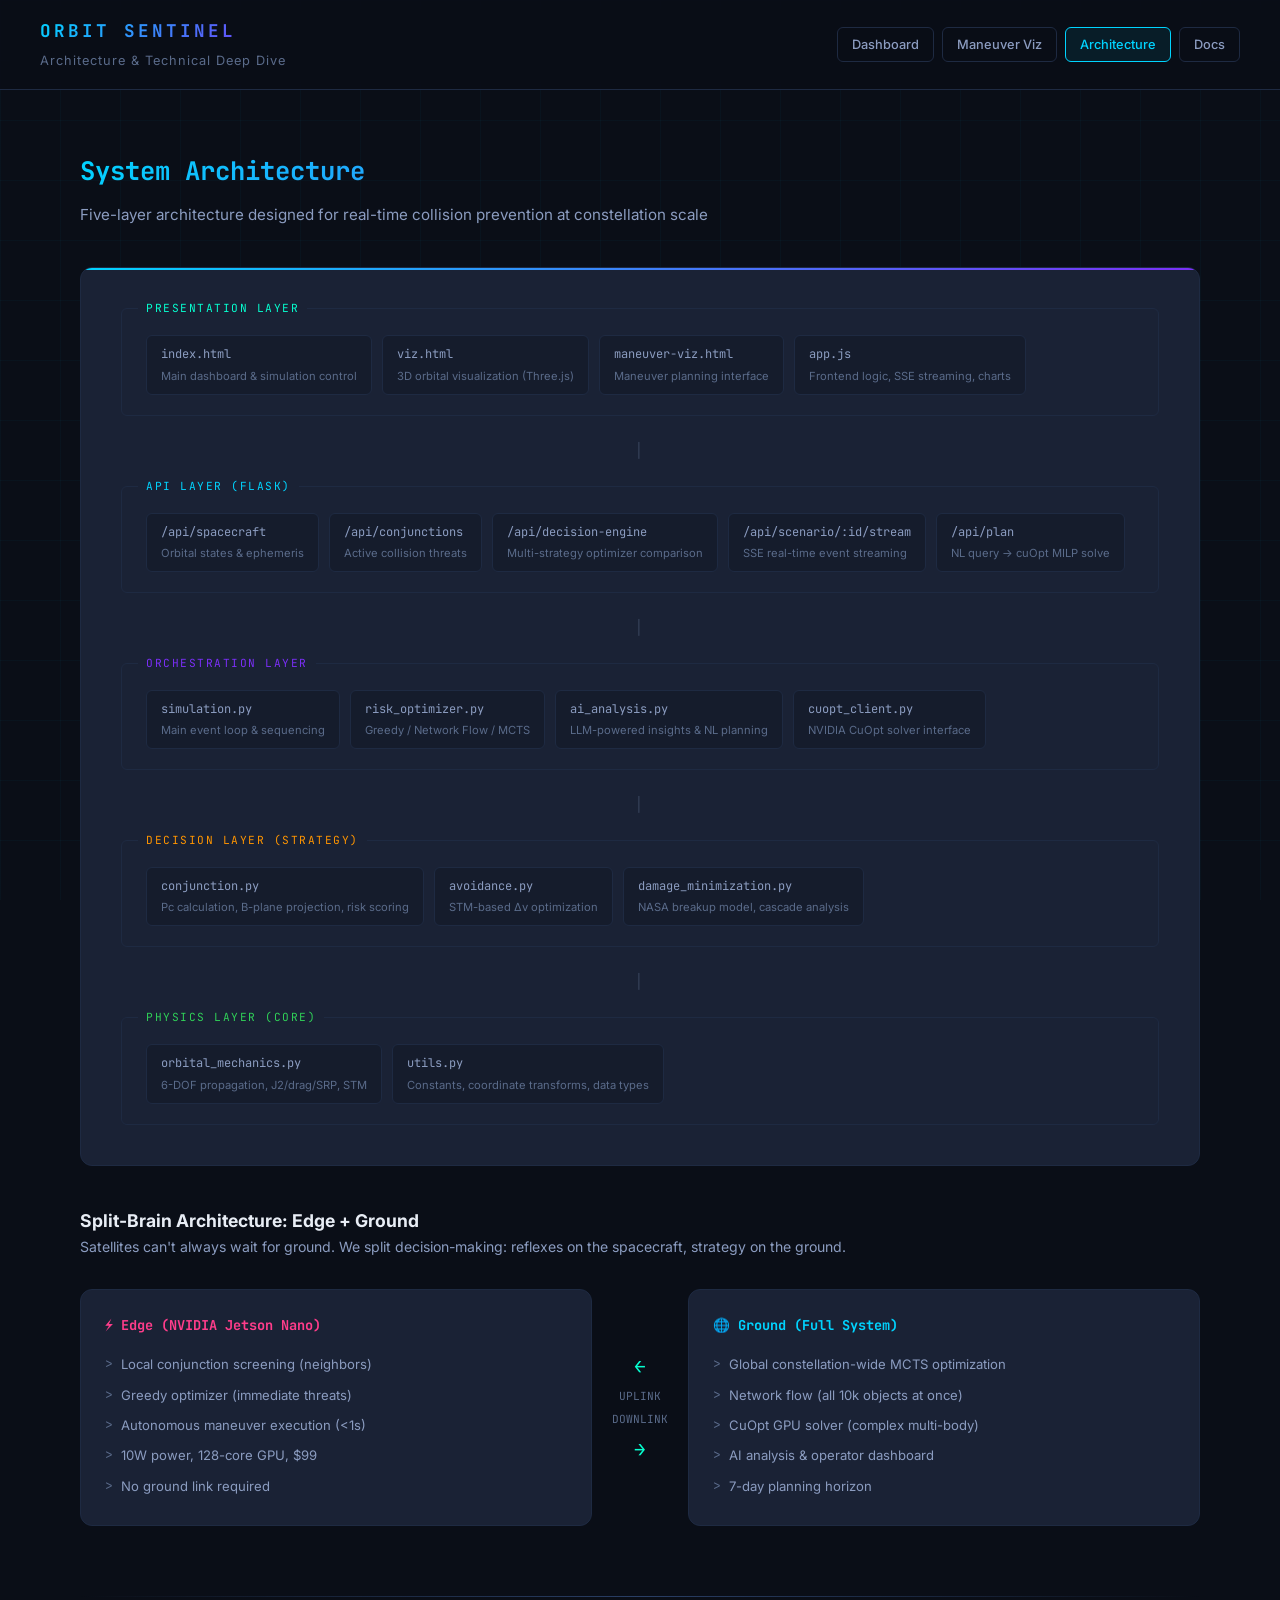
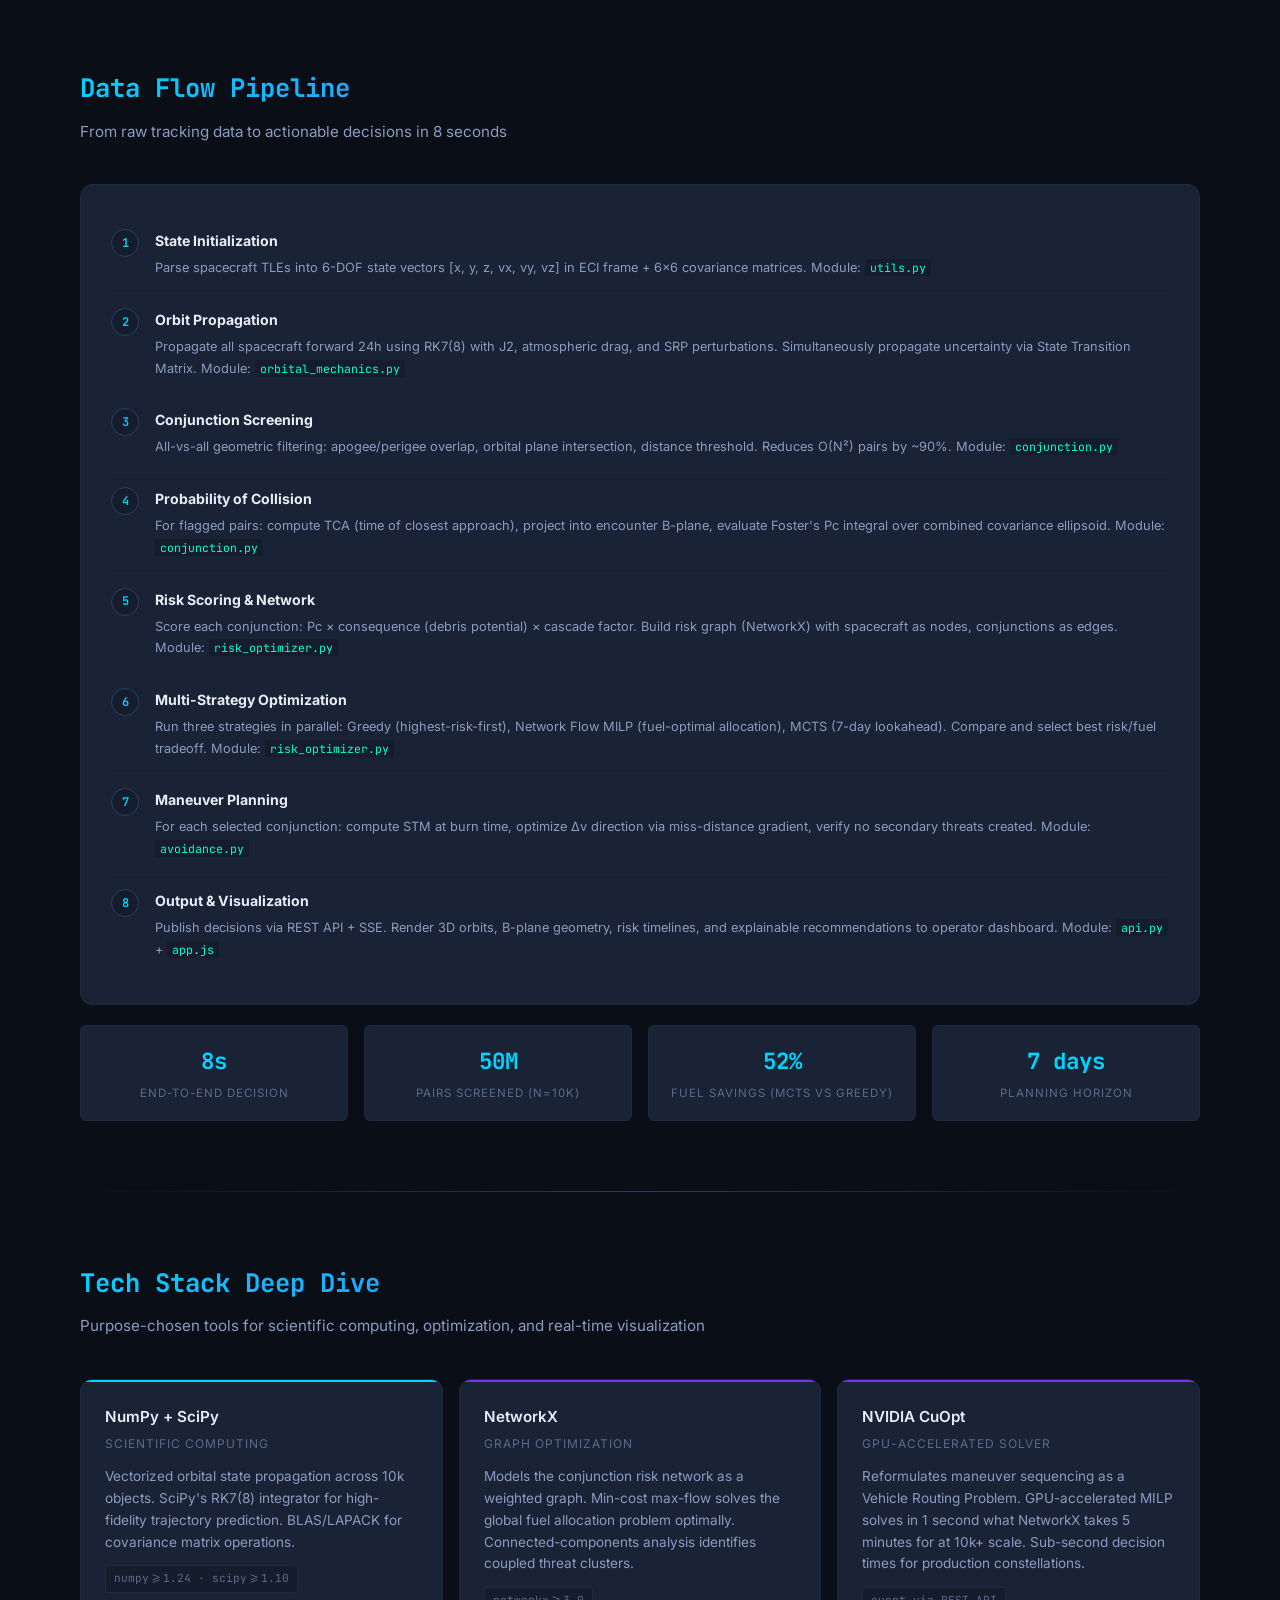
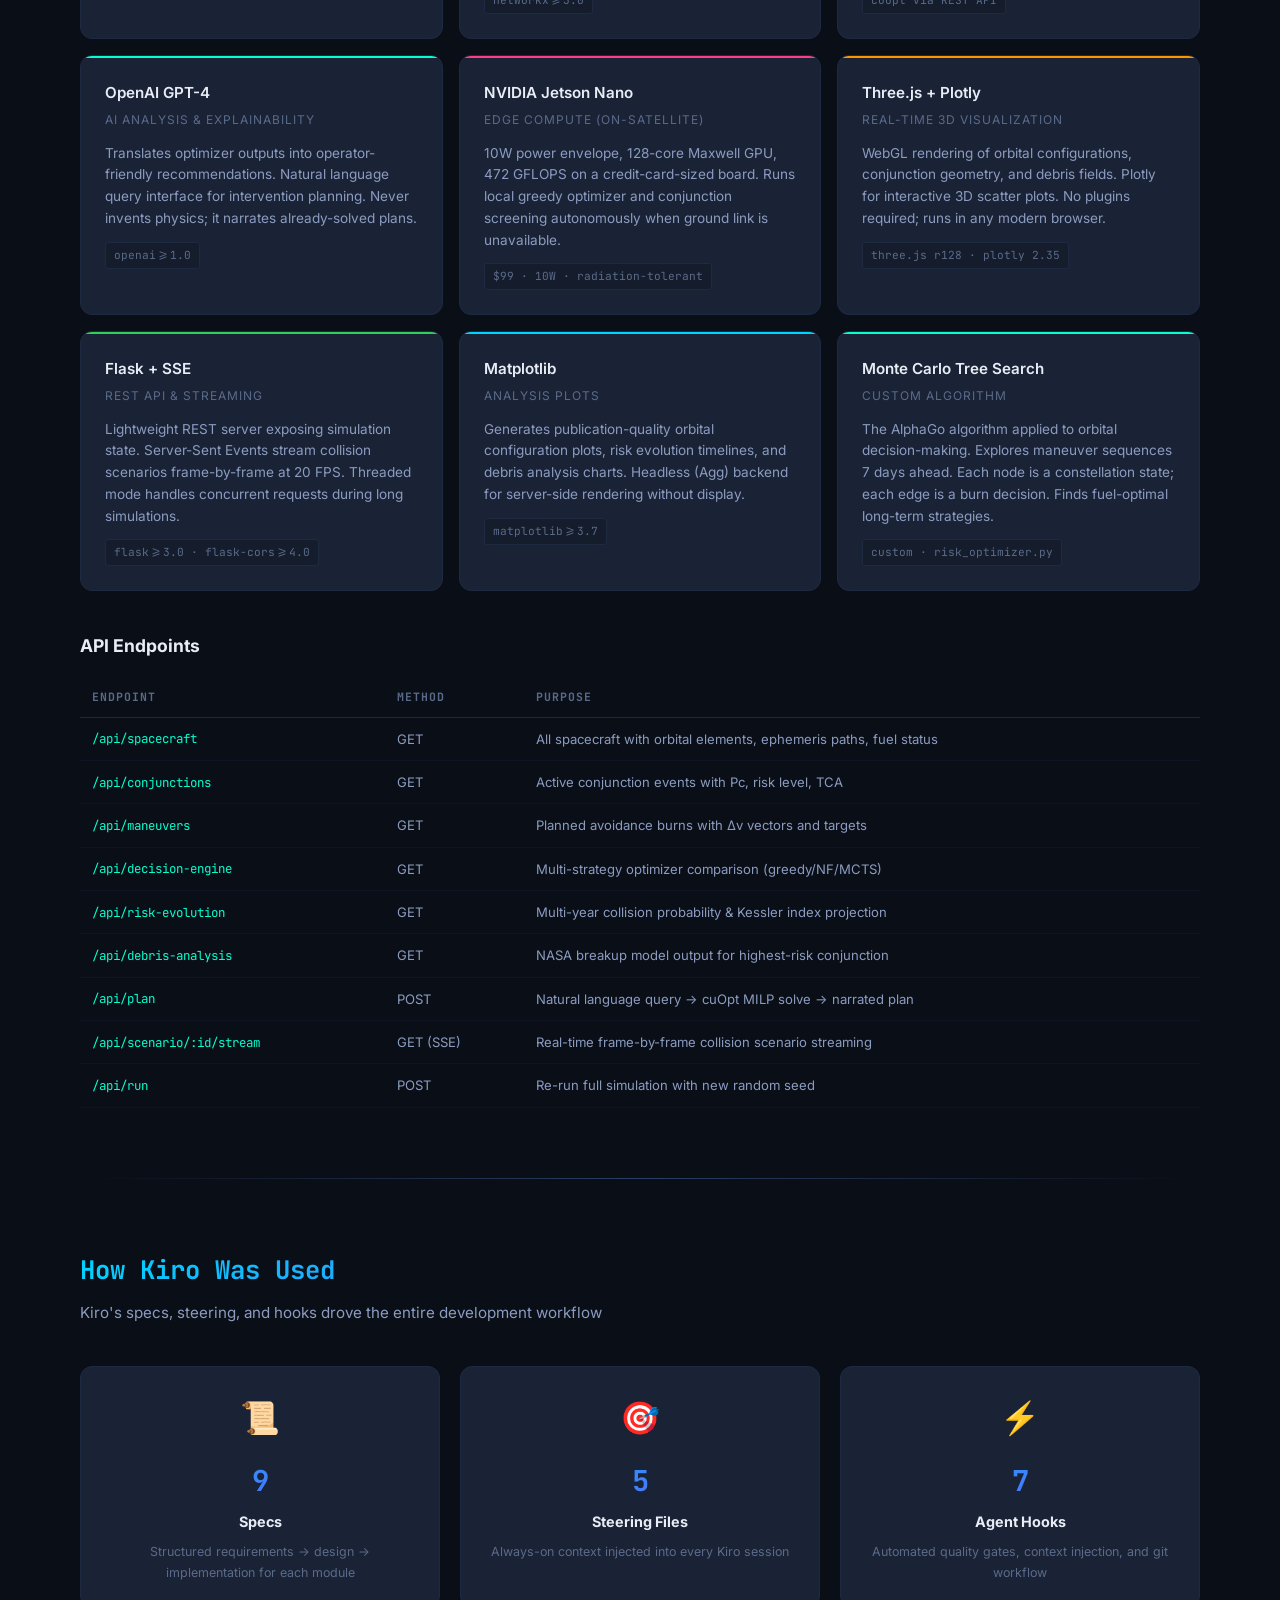
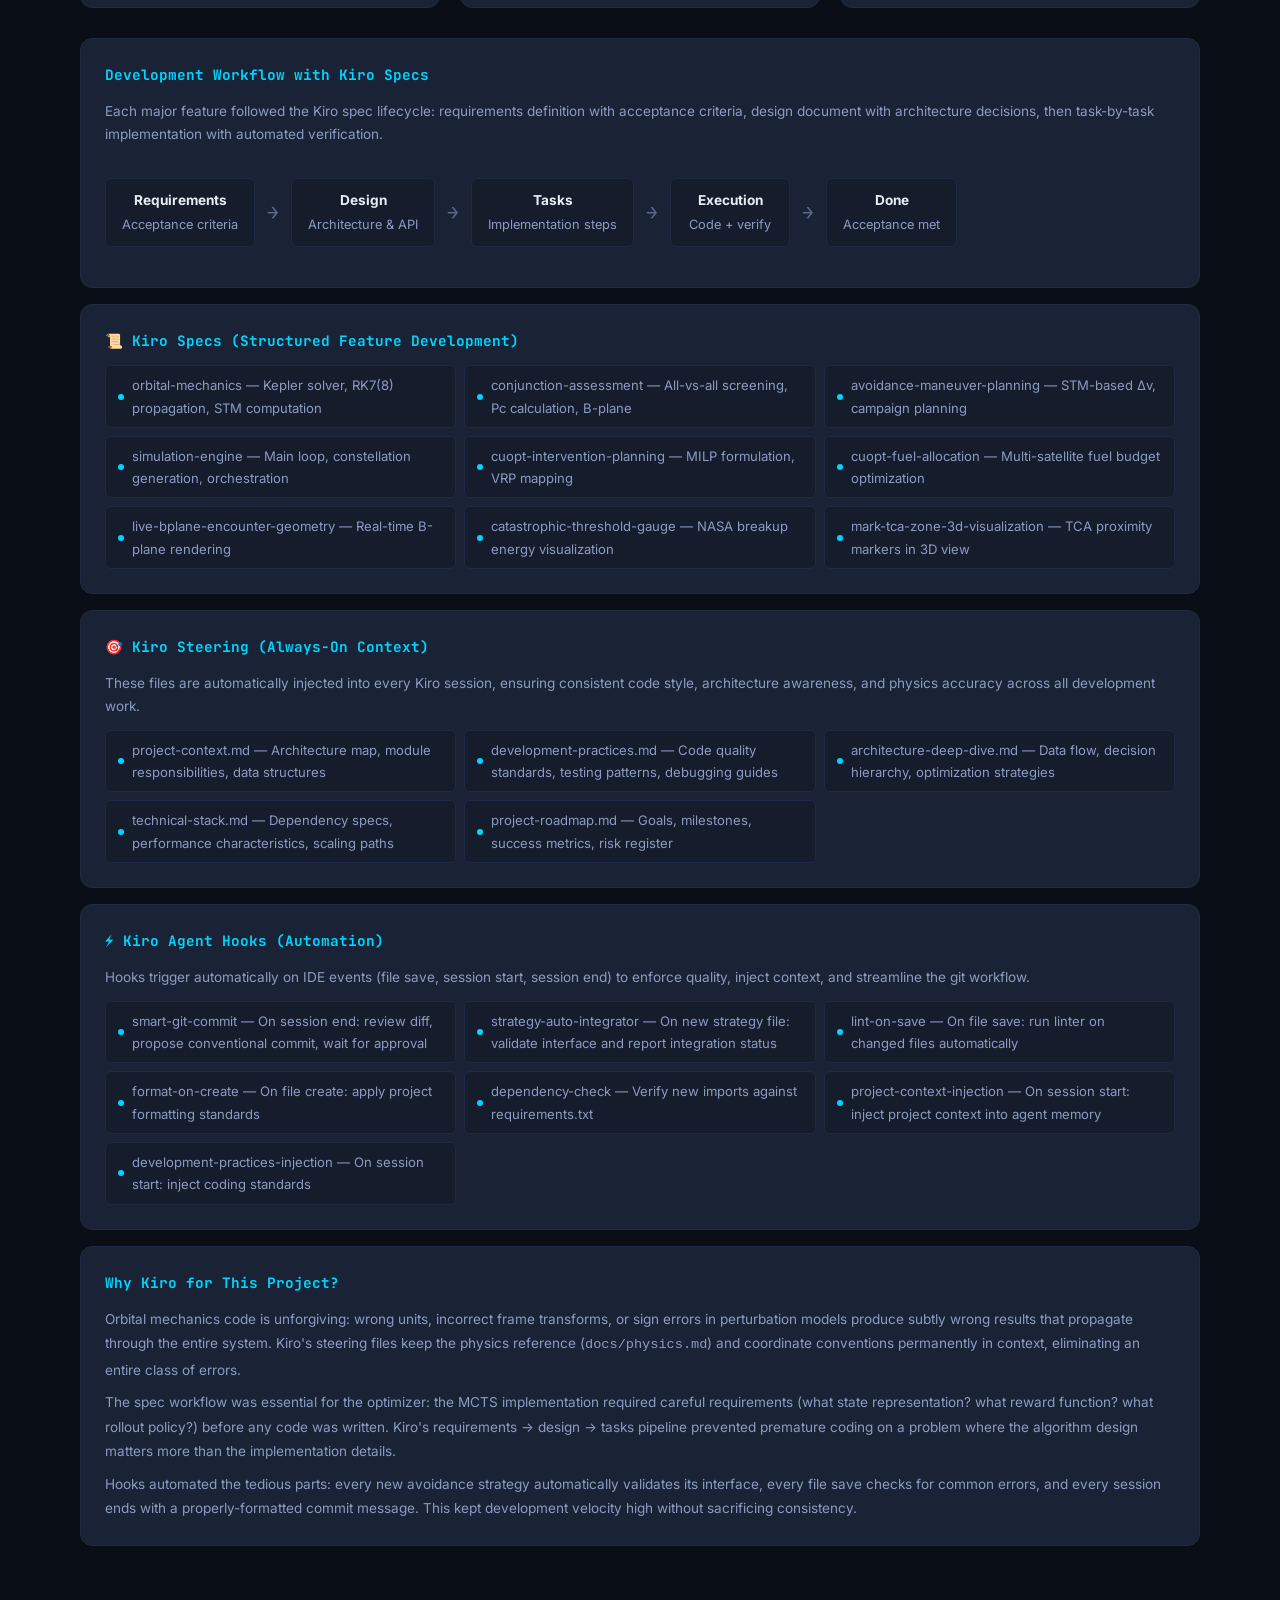
==== dashboard/architecture.html @ 1c3bd0d5 "Re-organizing stuff" ====
<!DOCTYPE html>
<html lang="en">
<head>
    <meta charset="UTF-8">
    <meta name="viewport" content="width=device-width, initial-scale=1.0">
    <title>Orbit Sentinel - Architecture & Tech Deep Dive</title>
    <link href="https://fonts.googleapis.com/css2?family=JetBrains+Mono:wght@300;400;500;700&family=Inter:wght@300;400;500;600;700&display=swap" rel="stylesheet">
    <style>
        :root {
            --bg-primary: #0a0e17;
            --bg-secondary: #0f1520;
            --bg-tertiary: #151c2c;
            --bg-card: #1a2235;
            --bg-card-hover: #1f2940;
            --border-color: #1e2a42;
            --border-glow: #2a3f66;
            --text-primary: #e8edf5;
            --text-secondary: #8b9cc0;
            --text-muted: #5a6b8a;
            --accent-blue: #00d4ff;
            --accent-purple: #7b2ff7;
            --accent-cyan: #06ffd0;
            --accent-pink: #ff3d8b;
            --accent-orange: #ff9500;
            --accent-green: #30d158;
            --gradient-primary: linear-gradient(135deg, #00d4ff, #7b2ff7);
            --gradient-danger: linear-gradient(135deg, #ff2d55, #ff6b35);
            --gradient-success: linear-gradient(135deg, #06ffd0, #30d158);
            --radius: 12px;
            --radius-sm: 6px;
            --shadow-md: 0 4px 16px rgba(0,0,0,0.4);
            --shadow-lg: 0 8px 32px rgba(0,0,0,0.5);
            --shadow-glow: 0 0 20px rgba(0,212,255,0.1);
        }

        * { margin: 0; padding: 0; box-sizing: border-box; }

        body {
            font-family: 'Inter', -apple-system, sans-serif;
            background: var(--bg-primary);
            color: var(--text-primary);
            line-height: 1.7;
            overflow-x: hidden;
        }

        /* Background grid */
        .bg-grid {
            position: fixed;
            inset: 0;
            background-image:
                linear-gradient(rgba(0,212,255,0.03) 1px, transparent 1px),
                linear-gradient(90deg, rgba(0,212,255,0.03) 1px, transparent 1px);
            background-size: 60px 60px;
            pointer-events: none;
            z-index: 0;
        }

        /* Header */
        .page-header {
            position: sticky;
            top: 0;
            z-index: 100;
            background: rgba(10, 14, 23, 0.92);
            backdrop-filter: blur(12px);
            border-bottom: 1px solid var(--border-color);
            padding: 16px 40px;
            display: flex;
            align-items: center;
            justify-content: space-between;
        }

        .header-left {
            display: flex;
            align-items: center;
            gap: 14px;
        }

        .header-left h1 {
            font-family: 'JetBrains Mono', monospace;
            font-size: 1.1rem;
            font-weight: 700;
            letter-spacing: 3px;
            background: var(--gradient-primary);
            -webkit-background-clip: text;
            -webkit-text-fill-color: transparent;
            background-clip: text;
        }

        .header-left .subtitle {
            font-size: 0.8rem;
            color: var(--text-muted);
            letter-spacing: 1px;
        }

        .nav-links {
            display: flex;
            gap: 8px;
        }

        .nav-links a {
            color: var(--text-secondary);
            text-decoration: none;
            font-size: 0.8rem;
            padding: 6px 14px;
            border-radius: var(--radius-sm);
            border: 1px solid var(--border-color);
            transition: all 0.2s;
            font-weight: 500;
        }

        .nav-links a:hover {
            color: var(--accent-blue);
            border-color: var(--accent-blue);
            background: rgba(0,212,255,0.05);
        }

        .nav-links a.active {
            color: var(--accent-blue);
            border-color: var(--accent-blue);
            background: rgba(0,212,255,0.08);
        }

        /* Main content */
        .content {
            position: relative;
            z-index: 1;
            max-width: 1200px;
            margin: 0 auto;
            padding: 60px 40px 100px;
        }

        /* Section titles */
        .section-header {
            margin-bottom: 40px;
        }

        .section-header h2 {
            font-family: 'JetBrains Mono', monospace;
            font-size: 1.6rem;
            font-weight: 700;
            margin-bottom: 8px;
            background: var(--gradient-primary);
            -webkit-background-clip: text;
            -webkit-text-fill-color: transparent;
            background-clip: text;
        }

        .section-header p {
            color: var(--text-secondary);
            font-size: 0.95rem;
        }

        .section-divider {
            height: 1px;
            background: linear-gradient(90deg, transparent, var(--border-glow), transparent);
            margin: 70px 0;
        }

        /* Architecture Diagram */
        .arch-diagram {
            background: var(--bg-card);
            border: 1px solid var(--border-color);
            border-radius: var(--radius);
            padding: 40px;
            position: relative;
            overflow: hidden;
        }

        .arch-diagram::before {
            content: '';
            position: absolute;
            top: 0;
            left: 0;
            right: 0;
            height: 2px;
            background: var(--gradient-primary);
        }

        .arch-layers {
            display: flex;
            flex-direction: column;
            gap: 20px;
        }

        .arch-layer {
            border: 1px solid var(--border-color);
            border-radius: var(--radius-sm);
            padding: 20px 24px;
            position: relative;
            transition: all 0.3s;
        }

        .arch-layer:hover {
            border-color: var(--border-glow);
            box-shadow: var(--shadow-glow);
        }

        .arch-layer-label {
            position: absolute;
            top: -10px;
            left: 16px;
            background: var(--bg-card);
            padding: 0 8px;
            font-family: 'JetBrains Mono', monospace;
            font-size: 0.7rem;
            letter-spacing: 1.5px;
            text-transform: uppercase;
            color: var(--text-muted);
        }

        .arch-layer.presentation .arch-layer-label { color: var(--accent-cyan); }
        .arch-layer.api .arch-layer-label { color: var(--accent-blue); }
        .arch-layer.orchestration .arch-layer-label { color: var(--accent-purple); }
        .arch-layer.decision .arch-layer-label { color: var(--accent-orange); }
        .arch-layer.physics .arch-layer-label { color: var(--accent-green); }
        .arch-layer.edge .arch-layer-label { color: var(--accent-pink); }

        .arch-modules {
            display: flex;
            flex-wrap: wrap;
            gap: 10px;
            margin-top: 6px;
        }

        .arch-module {
            background: var(--bg-tertiary);
            border: 1px solid var(--border-color);
            border-radius: var(--radius-sm);
            padding: 8px 14px;
            font-family: 'JetBrains Mono', monospace;
            font-size: 0.75rem;
            color: var(--text-secondary);
            transition: all 0.2s;
        }

        .arch-module:hover {
            color: var(--text-primary);
            border-color: var(--accent-blue);
        }

        .arch-module .module-desc {
            font-family: 'Inter', sans-serif;
            font-size: 0.7rem;
            color: var(--text-muted);
            margin-top: 2px;
        }

        .arch-connector {
            text-align: center;
            padding: 4px 0;
            color: var(--text-muted);
            font-size: 0.8rem;
            letter-spacing: 2px;
        }

        .arch-connector::before {
            content: '│';
            display: block;
            font-family: 'JetBrains Mono', monospace;
            opacity: 0.4;
        }

        /* Split brain diagram */
        .split-brain {
            display: grid;
            grid-template-columns: 1fr auto 1fr;
            gap: 20px;
            margin-top: 30px;
            align-items: center;
        }

        .brain-side {
            background: var(--bg-card);
            border: 1px solid var(--border-color);
            border-radius: var(--radius);
            padding: 24px;
        }

        .brain-side h4 {
            font-family: 'JetBrains Mono', monospace;
            font-size: 0.85rem;
            margin-bottom: 12px;
            display: flex;
            align-items: center;
            gap: 8px;
        }

        .brain-side.edge-side h4 { color: var(--accent-pink); }
        .brain-side.ground-side h4 { color: var(--accent-blue); }

        .brain-side ul {
            list-style: none;
            font-size: 0.82rem;
            color: var(--text-secondary);
        }

        .brain-side ul li {
            padding: 4px 0;
            padding-left: 16px;
            position: relative;
        }

        .brain-side ul li::before {
            content: '>';
            position: absolute;
            left: 0;
            color: var(--text-muted);
            font-family: 'JetBrains Mono', monospace;
        }

        .brain-connector {
            display: flex;
            flex-direction: column;
            align-items: center;
            gap: 4px;
            color: var(--text-muted);
            font-family: 'JetBrains Mono', monospace;
            font-size: 0.7rem;
        }

        .brain-connector .arrow {
            font-size: 1.2rem;
            color: var(--accent-cyan);
        }

        /* Tech Stack */
        .tech-grid {
            display: grid;
            grid-template-columns: repeat(auto-fill, minmax(320px, 1fr));
            gap: 16px;
        }

        .tech-card {
            background: var(--bg-card);
            border: 1px solid var(--border-color);
            border-radius: var(--radius);
            padding: 24px;
            transition: all 0.3s;
            position: relative;
            overflow: hidden;
        }

        .tech-card:hover {
            border-color: var(--border-glow);
            transform: translateY(-2px);
            box-shadow: var(--shadow-md);
        }

        .tech-card::after {
            content: '';
            position: absolute;
            top: 0;
            left: 0;
            right: 0;
            height: 2px;
        }

        .tech-card.compute::after { background: var(--accent-blue); }
        .tech-card.optimization::after { background: var(--accent-purple); }
        .tech-card.ai::after { background: var(--accent-cyan); }
        .tech-card.viz::after { background: var(--accent-orange); }
        .tech-card.web::after { background: var(--accent-green); }
        .tech-card.edge::after { background: var(--accent-pink); }

        .tech-card h4 {
            font-size: 0.95rem;
            font-weight: 600;
            margin-bottom: 4px;
        }

        .tech-card .tech-role {
            font-size: 0.75rem;
            color: var(--text-muted);
            text-transform: uppercase;
            letter-spacing: 1px;
            margin-bottom: 12px;
        }

        .tech-card p {
            font-size: 0.85rem;
            color: var(--text-secondary);
            line-height: 1.6;
        }

        .tech-card .tech-tag {
            display: inline-block;
            margin-top: 12px;
            font-family: 'JetBrains Mono', monospace;
            font-size: 0.7rem;
            padding: 3px 8px;
            border-radius: 3px;
            background: var(--bg-tertiary);
            color: var(--text-muted);
            border: 1px solid var(--border-color);
        }

        /* Data Flow */
        .dataflow {
            background: var(--bg-card);
            border: 1px solid var(--border-color);
            border-radius: var(--radius);
            padding: 30px;
        }

        .dataflow-step {
            display: flex;
            align-items: flex-start;
            gap: 16px;
            padding: 14px 0;
            border-bottom: 1px solid rgba(30, 42, 66, 0.5);
        }

        .dataflow-step:last-child {
            border-bottom: none;
        }

        .dataflow-num {
            flex-shrink: 0;
            width: 28px;
            height: 28px;
            border-radius: 50%;
            background: var(--bg-tertiary);
            border: 1px solid var(--border-glow);
            display: flex;
            align-items: center;
            justify-content: center;
            font-family: 'JetBrains Mono', monospace;
            font-size: 0.75rem;
            color: var(--accent-blue);
            font-weight: 600;
        }

        .dataflow-content h5 {
            font-size: 0.88rem;
            margin-bottom: 4px;
            color: var(--text-primary);
        }

        .dataflow-content p {
            font-size: 0.8rem;
            color: var(--text-secondary);
        }

        .dataflow-content code {
            font-family: 'JetBrains Mono', monospace;
            font-size: 0.72rem;
            background: var(--bg-tertiary);
            padding: 1px 5px;
            border-radius: 3px;
            color: var(--accent-cyan);
        }

        /* Kiro Section */
        .kiro-section {
            margin-top: 20px;
        }

        .kiro-feature-grid {
            display: grid;
            grid-template-columns: repeat(3, 1fr);
            gap: 20px;
            margin-bottom: 30px;
        }

        .kiro-feature {
            background: var(--bg-card);
            border: 1px solid var(--border-color);
            border-radius: var(--radius);
            padding: 24px;
            text-align: center;
            transition: all 0.3s;
        }

        .kiro-feature:hover {
            border-color: var(--border-glow);
            box-shadow: var(--shadow-glow);
        }

        .kiro-feature .feature-icon {
            font-size: 2rem;
            margin-bottom: 12px;
        }

        .kiro-feature h4 {
            font-size: 0.9rem;
            margin-bottom: 6px;
        }

        .kiro-feature .feature-count {
            font-family: 'JetBrains Mono', monospace;
            font-size: 1.8rem;
            font-weight: 700;
            background: var(--gradient-primary);
            -webkit-background-clip: text;
            -webkit-text-fill-color: transparent;
            background-clip: text;
            margin-bottom: 4px;
        }

        .kiro-feature p {
            font-size: 0.78rem;
            color: var(--text-muted);
        }

        .kiro-detail-card {
            background: var(--bg-card);
            border: 1px solid var(--border-color);
            border-radius: var(--radius);
            padding: 24px;
            margin-bottom: 16px;
        }

        .kiro-detail-card h4 {
            font-family: 'JetBrains Mono', monospace;
            font-size: 0.9rem;
            margin-bottom: 12px;
            color: var(--accent-blue);
        }

        .kiro-item-list {
            list-style: none;
            display: grid;
            grid-template-columns: repeat(auto-fill, minmax(280px, 1fr));
            gap: 8px;
        }

        .kiro-item-list li {
            font-size: 0.82rem;
            color: var(--text-secondary);
            padding: 8px 12px;
            background: var(--bg-tertiary);
            border-radius: var(--radius-sm);
            border: 1px solid var(--border-color);
            display: flex;
            align-items: center;
            gap: 8px;
        }

        .kiro-item-list li .item-icon {
            flex-shrink: 0;
            width: 6px;
            height: 6px;
            border-radius: 50%;
            background: var(--accent-blue);
        }

        .kiro-workflow {
            display: flex;
            align-items: center;
            gap: 12px;
            padding: 16px 0;
            flex-wrap: wrap;
        }

        .kiro-workflow-step {
            background: var(--bg-tertiary);
            border: 1px solid var(--border-color);
            border-radius: var(--radius-sm);
            padding: 10px 16px;
            font-size: 0.8rem;
            color: var(--text-secondary);
            text-align: center;
            min-width: 120px;
        }

        .kiro-workflow-step strong {
            display: block;
            color: var(--text-primary);
            font-size: 0.85rem;
            margin-bottom: 2px;
        }

        .kiro-workflow-arrow {
            color: var(--text-muted);
            font-family: 'JetBrains Mono', monospace;
            font-size: 1.2rem;
        }

        /* API endpoints table */
        .api-table {
            width: 100%;
            border-collapse: collapse;
            font-size: 0.82rem;
            margin-top: 16px;
        }

        .api-table th {
            text-align: left;
            padding: 10px 12px;
            font-family: 'JetBrains Mono', monospace;
            font-size: 0.72rem;
            letter-spacing: 1px;
            color: var(--text-muted);
            text-transform: uppercase;
            border-bottom: 1px solid var(--border-color);
        }

        .api-table td {
            padding: 10px 12px;
            border-bottom: 1px solid rgba(30, 42, 66, 0.3);
            color: var(--text-secondary);
        }

        .api-table td:first-child {
            font-family: 'JetBrains Mono', monospace;
            color: var(--accent-cyan);
            font-size: 0.78rem;
        }

        .api-table tr:hover td {
            background: rgba(0, 212, 255, 0.02);
        }

        /* Performance stats */
        .perf-grid {
            display: grid;
            grid-template-columns: repeat(4, 1fr);
            gap: 16px;
            margin-top: 20px;
        }

        .perf-stat {
            background: var(--bg-card);
            border: 1px solid var(--border-color);
            border-radius: var(--radius-sm);
            padding: 16px;
            text-align: center;
        }

        .perf-stat .stat-value {
            font-family: 'JetBrains Mono', monospace;
            font-size: 1.4rem;
            font-weight: 700;
            color: var(--accent-blue);
        }

        .perf-stat .stat-label {
            font-size: 0.72rem;
            color: var(--text-muted);
            text-transform: uppercase;
            letter-spacing: 1px;
            margin-top: 4px;
        }

        /* Responsive */
        @media (max-width: 768px) {
            .content { padding: 30px 20px; }
            .kiro-feature-grid { grid-template-columns: 1fr; }
            .tech-grid { grid-template-columns: 1fr; }
            .split-brain { grid-template-columns: 1fr; }
            .perf-grid { grid-template-columns: repeat(2, 1fr); }
            .page-header { padding: 12px 20px; flex-direction: column; gap: 10px; }
        }
    </style>
</head>
<body>
    <div class="bg-grid"></div>

    <!-- Header -->
    <header class="page-header">
        <div class="header-left">
            <div>
                <h1>ORBIT SENTINEL</h1>
                <span class="subtitle">Architecture & Technical Deep Dive</span>
            </div>
        </div>
        <nav class="nav-links">
            <a href="/">Dashboard</a>
            <a href="/maneuver-viz.html">Maneuver Viz</a>
            <a href="/architecture.html" class="active">Architecture</a>
            <a href="/docs.html">Docs</a>
        </nav>
    </header>

    <!-- Content -->
    <div class="content">

        <!-- ============================================================ -->
        <!-- SECTION 1: SYSTEM ARCHITECTURE -->
        <!-- ============================================================ -->
        <div class="section-header">
            <h2>System Architecture</h2>
            <p>Five-layer architecture designed for real-time collision prevention at constellation scale</p>
        </div>

        <div class="arch-diagram">
            <div class="arch-layers">
                <!-- Presentation Layer -->
                <div class="arch-layer presentation">
                    <span class="arch-layer-label">Presentation Layer</span>
                    <div class="arch-modules">
                        <div class="arch-module">
                            index.html
                            <div class="module-desc">Main dashboard & simulation control</div>
                        </div>
                        <div class="arch-module">
                            viz.html
                            <div class="module-desc">3D orbital visualization (Three.js)</div>
                        </div>
                        <div class="arch-module">
                            maneuver-viz.html
                            <div class="module-desc">Maneuver planning interface</div>
                        </div>
                        <div class="arch-module">
                            app.js
                            <div class="module-desc">Frontend logic, SSE streaming, charts</div>
                        </div>
                    </div>
                </div>

                <div class="arch-connector"></div>

                <!-- API Layer -->
                <div class="arch-layer api">
                    <span class="arch-layer-label">API Layer (Flask)</span>
                    <div class="arch-modules">
                        <div class="arch-module">
                            /api/spacecraft
                            <div class="module-desc">Orbital states & ephemeris</div>
                        </div>
                        <div class="arch-module">
                            /api/conjunctions
                            <div class="module-desc">Active collision threats</div>
                        </div>
                        <div class="arch-module">
                            /api/decision-engine
                            <div class="module-desc">Multi-strategy optimizer comparison</div>
                        </div>
                        <div class="arch-module">
                            /api/scenario/:id/stream
                            <div class="module-desc">SSE real-time event streaming</div>
                        </div>
                        <div class="arch-module">
                            /api/plan
                            <div class="module-desc">NL query &rarr; cuOpt MILP solve</div>
                        </div>
                    </div>
                </div>

                <div class="arch-connector"></div>

                <!-- Orchestration Layer -->
                <div class="arch-layer orchestration">
                    <span class="arch-layer-label">Orchestration Layer</span>
                    <div class="arch-modules">
                        <div class="arch-module">
                            simulation.py
                            <div class="module-desc">Main event loop & sequencing</div>
                        </div>
                        <div class="arch-module">
                            risk_optimizer.py
                            <div class="module-desc">Greedy / Network Flow / MCTS</div>
                        </div>
                        <div class="arch-module">
                            ai_analysis.py
                            <div class="module-desc">LLM-powered insights & NL planning</div>
                        </div>
                        <div class="arch-module">
                            cuopt_client.py
                            <div class="module-desc">NVIDIA CuOpt solver interface</div>
                        </div>
                    </div>
                </div>

                <div class="arch-connector"></div>

                <!-- Decision Layer -->
                <div class="arch-layer decision">
                    <span class="arch-layer-label">Decision Layer (Strategy)</span>
                    <div class="arch-modules">
                        <div class="arch-module">
                            conjunction.py
                            <div class="module-desc">Pc calculation, B-plane projection, risk scoring</div>
                        </div>
                        <div class="arch-module">
                            avoidance.py
                            <div class="module-desc">STM-based &Delta;v optimization</div>
                        </div>
                        <div class="arch-module">
                            damage_minimization.py
                            <div class="module-desc">NASA breakup model, cascade analysis</div>
                        </div>
                    </div>
                </div>

                <div class="arch-connector"></div>

                <!-- Physics Layer -->
                <div class="arch-layer physics">
                    <span class="arch-layer-label">Physics Layer (Core)</span>
                    <div class="arch-modules">
                        <div class="arch-module">
                            orbital_mechanics.py
                            <div class="module-desc">6-DOF propagation, J2/drag/SRP, STM</div>
                        </div>
                        <div class="arch-module">
                            utils.py
                            <div class="module-desc">Constants, coordinate transforms, data types</div>
                        </div>
                    </div>
                </div>
            </div>
        </div>

        <!-- Split Brain Architecture -->
        <h3 style="margin-top: 40px; font-size: 1.1rem; color: var(--text-primary);">Split-Brain Architecture: Edge + Ground</h3>
        <p style="color: var(--text-secondary); font-size: 0.88rem; margin-bottom: 20px;">
            Satellites can't always wait for ground. We split decision-making: reflexes on the spacecraft, strategy on the ground.
        </p>

        <div class="split-brain">
            <div class="brain-side edge-side">
                <h4><span>&#9889;</span> Edge (NVIDIA Jetson Nano)</h4>
                <ul>
                    <li>Local conjunction screening (neighbors)</li>
                    <li>Greedy optimizer (immediate threats)</li>
                    <li>Autonomous maneuver execution (&lt;1s)</li>
                    <li>10W power, 128-core GPU, $99</li>
                    <li>No ground link required</li>
                </ul>
            </div>
            <div class="brain-connector">
                <span class="arrow">&larr;</span>
                <span>UPLINK</span>
                <span>DOWNLINK</span>
                <span class="arrow">&rarr;</span>
            </div>
            <div class="brain-side ground-side">
                <h4><span>&#127760;</span> Ground (Full System)</h4>
                <ul>
                    <li>Global constellation-wide MCTS optimization</li>
                    <li>Network flow (all 10k objects at once)</li>
                    <li>CuOpt GPU solver (complex multi-body)</li>
                    <li>AI analysis & operator dashboard</li>
                    <li>7-day planning horizon</li>
                </ul>
            </div>
        </div>

        <div class="section-divider"></div>

        <!-- ============================================================ -->
        <!-- SECTION 2: DATA FLOW -->
        <!-- ============================================================ -->
        <div class="section-header">
            <h2>Data Flow Pipeline</h2>
            <p>From raw tracking data to actionable decisions in 8 seconds</p>
        </div>

        <div class="dataflow">
            <div class="dataflow-step">
                <span class="dataflow-num">1</span>
                <div class="dataflow-content">
                    <h5>State Initialization</h5>
                    <p>Parse spacecraft TLEs into 6-DOF state vectors [x, y, z, vx, vy, vz] in ECI frame + 6&times;6 covariance matrices. Module: <code>utils.py</code></p>
                </div>
            </div>
            <div class="dataflow-step">
                <span class="dataflow-num">2</span>
                <div class="dataflow-content">
                    <h5>Orbit Propagation</h5>
                    <p>Propagate all spacecraft forward 24h using RK7(8) with J2, atmospheric drag, and SRP perturbations. Simultaneously propagate uncertainty via State Transition Matrix. Module: <code>orbital_mechanics.py</code></p>
                </div>
            </div>
            <div class="dataflow-step">
                <span class="dataflow-num">3</span>
                <div class="dataflow-content">
                    <h5>Conjunction Screening</h5>
                    <p>All-vs-all geometric filtering: apogee/perigee overlap, orbital plane intersection, distance threshold. Reduces O(N&sup2;) pairs by ~90%. Module: <code>conjunction.py</code></p>
                </div>
            </div>
            <div class="dataflow-step">
                <span class="dataflow-num">4</span>
                <div class="dataflow-content">
                    <h5>Probability of Collision</h5>
                    <p>For flagged pairs: compute TCA (time of closest approach), project into encounter B-plane, evaluate Foster's Pc integral over combined covariance ellipsoid. Module: <code>conjunction.py</code></p>
                </div>
            </div>
            <div class="dataflow-step">
                <span class="dataflow-num">5</span>
                <div class="dataflow-content">
                    <h5>Risk Scoring & Network</h5>
                    <p>Score each conjunction: Pc &times; consequence (debris potential) &times; cascade factor. Build risk graph (NetworkX) with spacecraft as nodes, conjunctions as edges. Module: <code>risk_optimizer.py</code></p>
                </div>
            </div>
            <div class="dataflow-step">
                <span class="dataflow-num">6</span>
                <div class="dataflow-content">
                    <h5>Multi-Strategy Optimization</h5>
                    <p>Run three strategies in parallel: Greedy (highest-risk-first), Network Flow MILP (fuel-optimal allocation), MCTS (7-day lookahead). Compare and select best risk/fuel tradeoff. Module: <code>risk_optimizer.py</code></p>
                </div>
            </div>
            <div class="dataflow-step">
                <span class="dataflow-num">7</span>
                <div class="dataflow-content">
                    <h5>Maneuver Planning</h5>
                    <p>For each selected conjunction: compute STM at burn time, optimize &Delta;v direction via miss-distance gradient, verify no secondary threats created. Module: <code>avoidance.py</code></p>
                </div>
            </div>
            <div class="dataflow-step">
                <span class="dataflow-num">8</span>
                <div class="dataflow-content">
                    <h5>Output & Visualization</h5>
                    <p>Publish decisions via REST API + SSE. Render 3D orbits, B-plane geometry, risk timelines, and explainable recommendations to operator dashboard. Module: <code>api.py</code> + <code>app.js</code></p>
                </div>
            </div>
        </div>

        <!-- Performance Stats -->
        <div class="perf-grid">
            <div class="perf-stat">
                <div class="stat-value">8s</div>
                <div class="stat-label">End-to-end decision</div>
            </div>
            <div class="perf-stat">
                <div class="stat-value">50M</div>
                <div class="stat-label">Pairs screened (N=10k)</div>
            </div>
            <div class="perf-stat">
                <div class="stat-value">52%</div>
                <div class="stat-label">Fuel savings (MCTS vs greedy)</div>
            </div>
            <div class="perf-stat">
                <div class="stat-value">7 days</div>
                <div class="stat-label">Planning horizon</div>
            </div>
        </div>

        <div class="section-divider"></div>

        <!-- ============================================================ -->
        <!-- SECTION 3: TECH STACK DEEP DIVE -->
        <!-- ============================================================ -->
        <div class="section-header">
            <h2>Tech Stack Deep Dive</h2>
            <p>Purpose-chosen tools for scientific computing, optimization, and real-time visualization</p>
        </div>

        <div class="tech-grid">
            <div class="tech-card compute">
                <h4>NumPy + SciPy</h4>
                <div class="tech-role">Scientific Computing</div>
                <p>Vectorized orbital state propagation across 10k objects. SciPy's RK7(8) integrator for high-fidelity trajectory prediction. BLAS/LAPACK for covariance matrix operations.</p>
                <span class="tech-tag">numpy&gt;=1.24 &middot; scipy&gt;=1.10</span>
            </div>

            <div class="tech-card optimization">
                <h4>NetworkX</h4>
                <div class="tech-role">Graph Optimization</div>
                <p>Models the conjunction risk network as a weighted graph. Min-cost max-flow solves the global fuel allocation problem optimally. Connected-components analysis identifies coupled threat clusters.</p>
                <span class="tech-tag">networkx&gt;=3.0</span>
            </div>

            <div class="tech-card optimization">
                <h4>NVIDIA CuOpt</h4>
                <div class="tech-role">GPU-Accelerated Solver</div>
                <p>Reformulates maneuver sequencing as a Vehicle Routing Problem. GPU-accelerated MILP solves in 1 second what NetworkX takes 5 minutes for at 10k+ scale. Sub-second decision times for production constellations.</p>
                <span class="tech-tag">cuopt via REST API</span>
            </div>

            <div class="tech-card ai">
                <h4>OpenAI GPT-4</h4>
                <div class="tech-role">AI Analysis & Explainability</div>
                <p>Translates optimizer outputs into operator-friendly recommendations. Natural language query interface for intervention planning. Never invents physics; it narrates already-solved plans.</p>
                <span class="tech-tag">openai&gt;=1.0</span>
            </div>

            <div class="tech-card edge">
                <h4>NVIDIA Jetson Nano</h4>
                <div class="tech-role">Edge Compute (On-Satellite)</div>
                <p>10W power envelope, 128-core Maxwell GPU, 472 GFLOPS on a credit-card-sized board. Runs local greedy optimizer and conjunction screening autonomously when ground link is unavailable.</p>
                <span class="tech-tag">$99 &middot; 10W &middot; radiation-tolerant</span>
            </div>

            <div class="tech-card viz">
                <h4>Three.js + Plotly</h4>
                <div class="tech-role">Real-Time 3D Visualization</div>
                <p>WebGL rendering of orbital configurations, conjunction geometry, and debris fields. Plotly for interactive 3D scatter plots. No plugins required; runs in any modern browser.</p>
                <span class="tech-tag">three.js r128 &middot; plotly 2.35</span>
            </div>

            <div class="tech-card web">
                <h4>Flask + SSE</h4>
                <div class="tech-role">REST API & Streaming</div>
                <p>Lightweight REST server exposing simulation state. Server-Sent Events stream collision scenarios frame-by-frame at 20 FPS. Threaded mode handles concurrent requests during long simulations.</p>
                <span class="tech-tag">flask&gt;=3.0 &middot; flask-cors&gt;=4.0</span>
            </div>

            <div class="tech-card compute">
                <h4>Matplotlib</h4>
                <div class="tech-role">Analysis Plots</div>
                <p>Generates publication-quality orbital configuration plots, risk evolution timelines, and debris analysis charts. Headless (Agg) backend for server-side rendering without display.</p>
                <span class="tech-tag">matplotlib&gt;=3.7</span>
            </div>

            <div class="tech-card ai">
                <h4>Monte Carlo Tree Search</h4>
                <div class="tech-role">Custom Algorithm</div>
                <p>The AlphaGo algorithm applied to orbital decision-making. Explores maneuver sequences 7 days ahead. Each node is a constellation state; each edge is a burn decision. Finds fuel-optimal long-term strategies.</p>
                <span class="tech-tag">custom &middot; risk_optimizer.py</span>
            </div>
        </div>

        <!-- API Endpoints -->
        <h3 style="margin-top: 40px; font-size: 1.1rem; color: var(--text-primary);">API Endpoints</h3>
        <table class="api-table">
            <thead>
                <tr>
                    <th>Endpoint</th>
                    <th>Method</th>
                    <th>Purpose</th>
                </tr>
            </thead>
            <tbody>
                <tr><td>/api/spacecraft</td><td>GET</td><td>All spacecraft with orbital elements, ephemeris paths, fuel status</td></tr>
                <tr><td>/api/conjunctions</td><td>GET</td><td>Active conjunction events with Pc, risk level, TCA</td></tr>
                <tr><td>/api/maneuvers</td><td>GET</td><td>Planned avoidance burns with &Delta;v vectors and targets</td></tr>
                <tr><td>/api/decision-engine</td><td>GET</td><td>Multi-strategy optimizer comparison (greedy/NF/MCTS)</td></tr>
                <tr><td>/api/risk-evolution</td><td>GET</td><td>Multi-year collision probability & Kessler index projection</td></tr>
                <tr><td>/api/debris-analysis</td><td>GET</td><td>NASA breakup model output for highest-risk conjunction</td></tr>
                <tr><td>/api/plan</td><td>POST</td><td>Natural language query &rarr; cuOpt MILP solve &rarr; narrated plan</td></tr>
                <tr><td>/api/scenario/:id/stream</td><td>GET (SSE)</td><td>Real-time frame-by-frame collision scenario streaming</td></tr>
                <tr><td>/api/run</td><td>POST</td><td>Re-run full simulation with new random seed</td></tr>
            </tbody>
        </table>

        <div class="section-divider"></div>

        <!-- ============================================================ -->
        <!-- SECTION 3: HOW KIRO WAS USED -->
        <!-- ============================================================ -->
        <div class="section-header">
            <h2>How Kiro Was Used</h2>
            <p>Kiro's specs, steering, and hooks drove the entire development workflow</p>
        </div>

        <div class="kiro-section">
            <!-- Feature counts -->
            <div class="kiro-feature-grid">
                <div class="kiro-feature">
                    <div class="feature-icon">&#128220;</div>
                    <div class="feature-count">9</div>
                    <h4>Specs</h4>
                    <p>Structured requirements &rarr; design &rarr; implementation for each module</p>
                </div>
                <div class="kiro-feature">
                    <div class="feature-icon">&#127919;</div>
                    <div class="feature-count">5</div>
                    <h4>Steering Files</h4>
                    <p>Always-on context injected into every Kiro session</p>
                </div>
                <div class="kiro-feature">
                    <div class="feature-icon">&#9889;</div>
                    <div class="feature-count">7</div>
                    <h4>Agent Hooks</h4>
                    <p>Automated quality gates, context injection, and git workflow</p>
                </div>
            </div>

            <!-- Kiro Workflow -->
            <div class="kiro-detail-card">
                <h4>Development Workflow with Kiro Specs</h4>
                <p style="color: var(--text-secondary); font-size: 0.85rem; margin-bottom: 16px;">
                    Each major feature followed the Kiro spec lifecycle: requirements definition with acceptance criteria, design document with architecture decisions, then task-by-task implementation with automated verification.
                </p>
                <div class="kiro-workflow">
                    <div class="kiro-workflow-step">
                        <strong>Requirements</strong>
                        Acceptance criteria
                    </div>
                    <span class="kiro-workflow-arrow">&rarr;</span>
                    <div class="kiro-workflow-step">
                        <strong>Design</strong>
                        Architecture & API
                    </div>
                    <span class="kiro-workflow-arrow">&rarr;</span>
                    <div class="kiro-workflow-step">
                        <strong>Tasks</strong>
                        Implementation steps
                    </div>
                    <span class="kiro-workflow-arrow">&rarr;</span>
                    <div class="kiro-workflow-step">
                        <strong>Execution</strong>
                        Code + verify
                    </div>
                    <span class="kiro-workflow-arrow">&rarr;</span>
                    <div class="kiro-workflow-step">
                        <strong>Done</strong>
                        Acceptance met
                    </div>
                </div>
            </div>

            <!-- Specs detail -->
            <div class="kiro-detail-card">
                <h4>&#128220; Kiro Specs (Structured Feature Development)</h4>
                <ul class="kiro-item-list">
                    <li><span class="item-icon"></span>orbital-mechanics &mdash; Kepler solver, RK7(8) propagation, STM computation</li>
                    <li><span class="item-icon"></span>conjunction-assessment &mdash; All-vs-all screening, Pc calculation, B-plane</li>
                    <li><span class="item-icon"></span>avoidance-maneuver-planning &mdash; STM-based &Delta;v, campaign planning</li>
                    <li><span class="item-icon"></span>simulation-engine &mdash; Main loop, constellation generation, orchestration</li>
                    <li><span class="item-icon"></span>cuopt-intervention-planning &mdash; MILP formulation, VRP mapping</li>
                    <li><span class="item-icon"></span>cuopt-fuel-allocation &mdash; Multi-satellite fuel budget optimization</li>
                    <li><span class="item-icon"></span>live-bplane-encounter-geometry &mdash; Real-time B-plane rendering</li>
                    <li><span class="item-icon"></span>catastrophic-threshold-gauge &mdash; NASA breakup energy visualization</li>
                    <li><span class="item-icon"></span>mark-tca-zone-3d-visualization &mdash; TCA proximity markers in 3D view</li>
                </ul>
            </div>

            <!-- Steering detail -->
            <div class="kiro-detail-card">
                <h4>&#127919; Kiro Steering (Always-On Context)</h4>
                <p style="color: var(--text-secondary); font-size: 0.85rem; margin-bottom: 12px;">
                    These files are automatically injected into every Kiro session, ensuring consistent code style, architecture awareness, and physics accuracy across all development work.
                </p>
                <ul class="kiro-item-list">
                    <li><span class="item-icon"></span>project-context.md &mdash; Architecture map, module responsibilities, data structures</li>
                    <li><span class="item-icon"></span>development-practices.md &mdash; Code quality standards, testing patterns, debugging guides</li>
                    <li><span class="item-icon"></span>architecture-deep-dive.md &mdash; Data flow, decision hierarchy, optimization strategies</li>
                    <li><span class="item-icon"></span>technical-stack.md &mdash; Dependency specs, performance characteristics, scaling paths</li>
                    <li><span class="item-icon"></span>project-roadmap.md &mdash; Goals, milestones, success metrics, risk register</li>
                </ul>
            </div>

            <!-- Hooks detail -->
            <div class="kiro-detail-card">
                <h4>&#9889; Kiro Agent Hooks (Automation)</h4>
                <p style="color: var(--text-secondary); font-size: 0.85rem; margin-bottom: 12px;">
                    Hooks trigger automatically on IDE events (file save, session start, session end) to enforce quality, inject context, and streamline the git workflow.
                </p>
                <ul class="kiro-item-list">
                    <li><span class="item-icon"></span>smart-git-commit &mdash; On session end: review diff, propose conventional commit, wait for approval</li>
                    <li><span class="item-icon"></span>strategy-auto-integrator &mdash; On new strategy file: validate interface and report integration status</li>
                    <li><span class="item-icon"></span>lint-on-save &mdash; On file save: run linter on changed files automatically</li>
                    <li><span class="item-icon"></span>format-on-create &mdash; On file create: apply project formatting standards</li>
                    <li><span class="item-icon"></span>dependency-check &mdash; Verify new imports against requirements.txt</li>
                    <li><span class="item-icon"></span>project-context-injection &mdash; On session start: inject project context into agent memory</li>
                    <li><span class="item-icon"></span>development-practices-injection &mdash; On session start: inject coding standards</li>
                </ul>
            </div>

            <!-- Why Kiro -->
            <div class="kiro-detail-card">
                <h4>Why Kiro for This Project?</h4>
                <p style="color: var(--text-secondary); font-size: 0.85rem; line-height: 1.8;">
                    Orbital mechanics code is unforgiving: wrong units, incorrect frame transforms, or sign errors in perturbation models produce subtly wrong results that propagate through the entire system. Kiro's steering files keep the physics reference (<code>docs/physics.md</code>) and coordinate conventions permanently in context, eliminating an entire class of errors.
                </p>
                <p style="color: var(--text-secondary); font-size: 0.85rem; line-height: 1.8; margin-top: 8px;">
                    The spec workflow was essential for the optimizer: the MCTS implementation required careful requirements (what state representation? what reward function? what rollout policy?) before any code was written. Kiro's requirements &rarr; design &rarr; tasks pipeline prevented premature coding on a problem where the algorithm design matters more than the implementation details.
                </p>
                <p style="color: var(--text-secondary); font-size: 0.85rem; line-height: 1.8; margin-top: 8px;">
                    Hooks automated the tedious parts: every new avoidance strategy automatically validates its interface, every file save checks for common errors, and every session ends with a properly-formatted commit message. This kept development velocity high without sacrificing consistency.
                </p>
            </div>
        </div>

    </div>
</body>
</html>
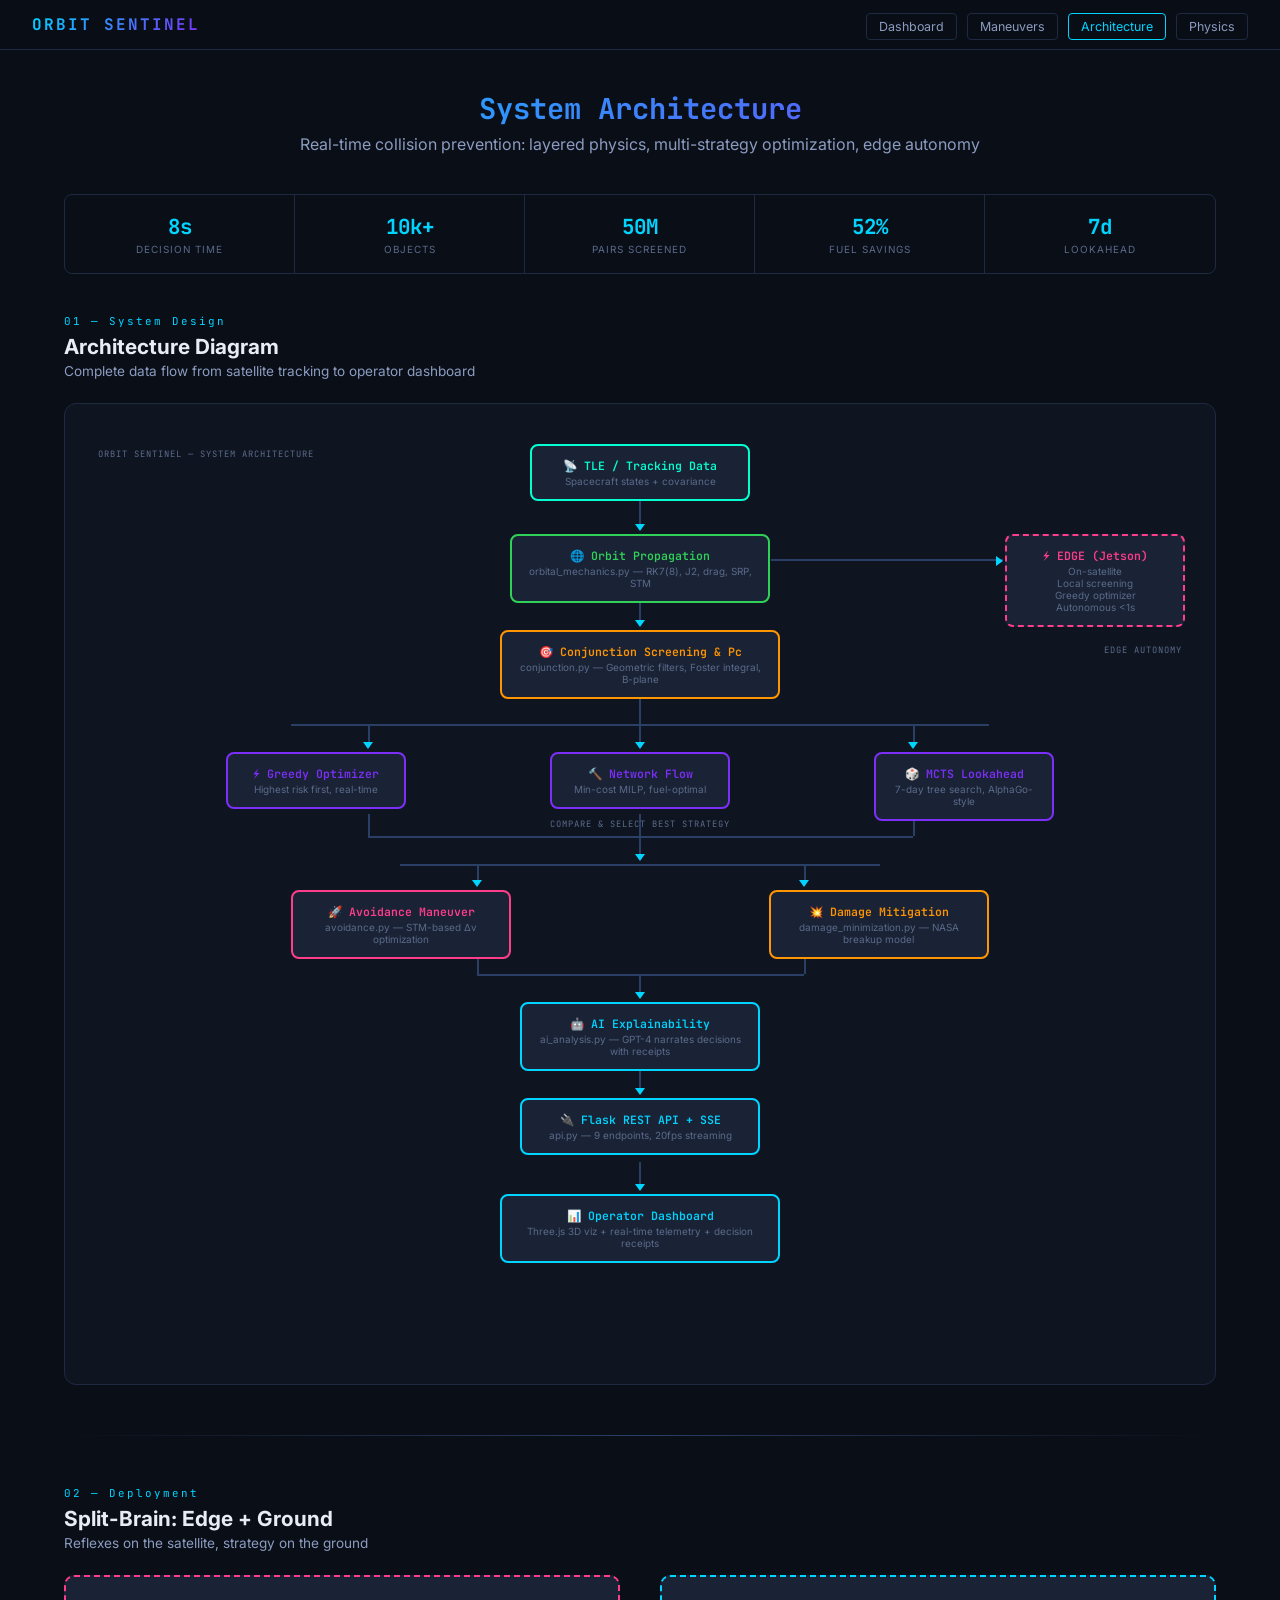
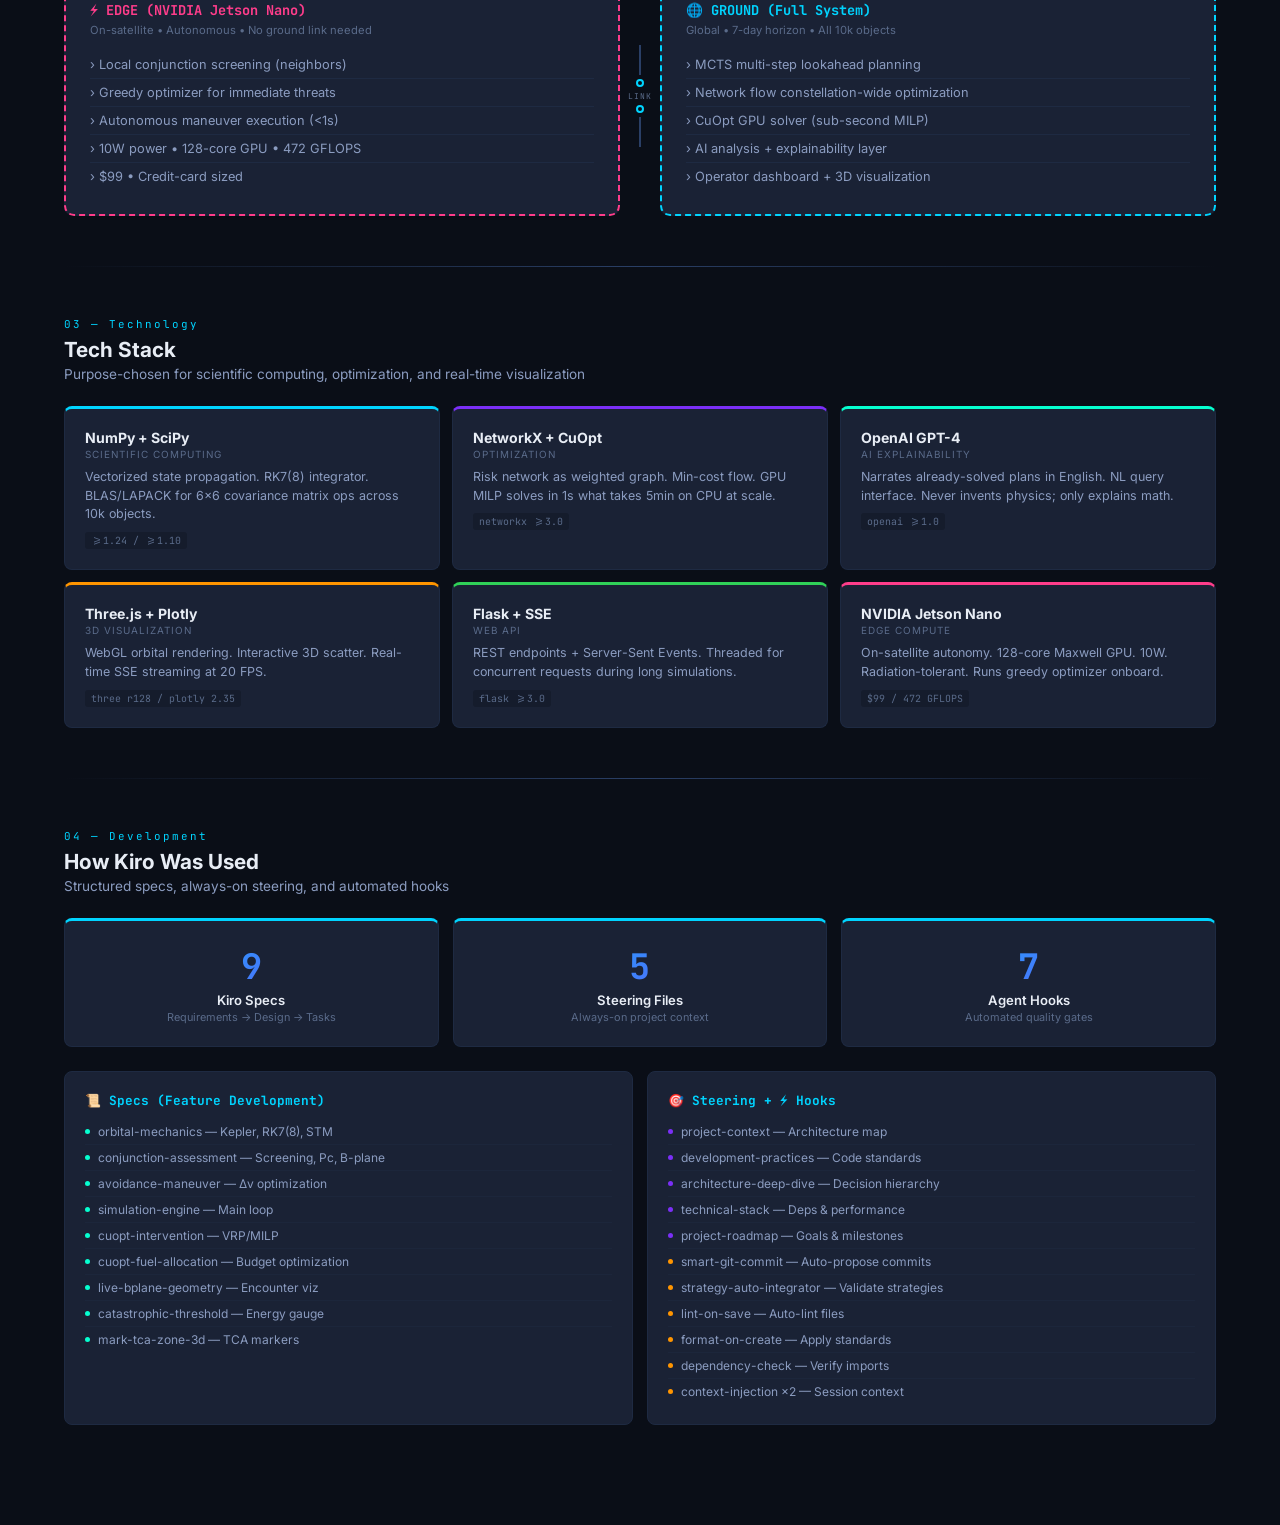
==== commit cbf3fe12: "feat: update physics engine, dashboard architecture, and simulation logic" ====
--- a/dashboard/architecture.html
+++ b/dashboard/architecture.html
@@ -3,1157 +3,560 @@
 <head>
     <meta charset="UTF-8">
     <meta name="viewport" content="width=device-width, initial-scale=1.0">
-    <title>Orbit Sentinel - Architecture & Tech Deep Dive</title>
+    <title>Orbit Sentinel - Architecture</title>
     <link href="https://fonts.googleapis.com/css2?family=JetBrains+Mono:wght@300;400;500;700&family=Inter:wght@300;400;500;600;700&display=swap" rel="stylesheet">
     <style>
-        :root {
-            --bg-primary: #0a0e17;
-            --bg-secondary: #0f1520;
-            --bg-tertiary: #151c2c;
-            --bg-card: #1a2235;
-            --bg-card-hover: #1f2940;
-            --border-color: #1e2a42;
-            --border-glow: #2a3f66;
-            --text-primary: #e8edf5;
-            --text-secondary: #8b9cc0;
-            --text-muted: #5a6b8a;
-            --accent-blue: #00d4ff;
-            --accent-purple: #7b2ff7;
-            --accent-cyan: #06ffd0;
-            --accent-pink: #ff3d8b;
-            --accent-orange: #ff9500;
-            --accent-green: #30d158;
-            --gradient-primary: linear-gradient(135deg, #00d4ff, #7b2ff7);
-            --gradient-danger: linear-gradient(135deg, #ff2d55, #ff6b35);
-            --gradient-success: linear-gradient(135deg, #06ffd0, #30d158);
-            --radius: 12px;
-            --radius-sm: 6px;
-            --shadow-md: 0 4px 16px rgba(0,0,0,0.4);
-            --shadow-lg: 0 8px 32px rgba(0,0,0,0.5);
-            --shadow-glow: 0 0 20px rgba(0,212,255,0.1);
-        }
-
         * { margin: 0; padding: 0; box-sizing: border-box; }
-
         body {
-            font-family: 'Inter', -apple-system, sans-serif;
-            background: var(--bg-primary);
-            color: var(--text-primary);
-            line-height: 1.7;
-            overflow-x: hidden;
-        }
-
-        /* Background grid */
-        .bg-grid {
-            position: fixed;
-            inset: 0;
-            background-image:
-                linear-gradient(rgba(0,212,255,0.03) 1px, transparent 1px),
-                linear-gradient(90deg, rgba(0,212,255,0.03) 1px, transparent 1px);
-            background-size: 60px 60px;
-            pointer-events: none;
-            z-index: 0;
-        }
-
-        /* Header */
-        .page-header {
-            position: sticky;
-            top: 0;
-            z-index: 100;
-            background: rgba(10, 14, 23, 0.92);
-            backdrop-filter: blur(12px);
-            border-bottom: 1px solid var(--border-color);
-            padding: 16px 40px;
+            font-family: 'Inter', sans-serif;
+            background: #0a0e17;
+            color: #e8edf5;
+            min-height: 100vh;
+        }
+
+        nav {
+            background: rgba(10,14,23,0.95);
+            backdrop-filter: blur(10px);
+            border-bottom: 1px solid #1e2a42;
+            padding: 14px 32px;
             display: flex;
             align-items: center;
             justify-content: space-between;
-        }
-
-        .header-left {
-            display: flex;
-            align-items: center;
-            gap: 14px;
-        }
-
-        .header-left h1 {
+            position: sticky;
+            top: 0;
+            z-index: 99;
+        }
+        nav .logo {
             font-family: 'JetBrains Mono', monospace;
-            font-size: 1.1rem;
             font-weight: 700;
-            letter-spacing: 3px;
-            background: var(--gradient-primary);
+            letter-spacing: 2px;
+            background: linear-gradient(135deg, #00d4ff, #7b2ff7);
             -webkit-background-clip: text;
             -webkit-text-fill-color: transparent;
-            background-clip: text;
-        }
-
-        .header-left .subtitle {
-            font-size: 0.8rem;
-            color: var(--text-muted);
-            letter-spacing: 1px;
-        }
-
-        .nav-links {
-            display: flex;
-            gap: 8px;
-        }
-
-        .nav-links a {
-            color: var(--text-secondary);
+        }
+        nav .links a {
+            color: #8b9cc0;
             text-decoration: none;
-            font-size: 0.8rem;
-            padding: 6px 14px;
-            border-radius: var(--radius-sm);
-            border: 1px solid var(--border-color);
-            transition: all 0.2s;
-            font-weight: 500;
-        }
-
-        .nav-links a:hover {
-            color: var(--accent-blue);
-            border-color: var(--accent-blue);
-            background: rgba(0,212,255,0.05);
-        }
-
-        .nav-links a.active {
-            color: var(--accent-blue);
-            border-color: var(--accent-blue);
-            background: rgba(0,212,255,0.08);
-        }
-
-        /* Main content */
-        .content {
-            position: relative;
-            z-index: 1;
-            max-width: 1200px;
-            margin: 0 auto;
-            padding: 60px 40px 100px;
-        }
-
-        /* Section titles */
-        .section-header {
-            margin-bottom: 40px;
-        }
-
-        .section-header h2 {
+            font-size: 0.78rem;
+            padding: 5px 12px;
+            border: 1px solid #1e2a42;
+            border-radius: 4px;
+            margin-left: 6px;
+        }
+        nav .links a:hover, nav .links a.on {
+            color: #00d4ff;
+            border-color: #00d4ff;
+        }
+
+        .page { max-width: 1200px; margin: 0 auto; padding: 40px 24px 100px; }
+
+        h1 {
             font-family: 'JetBrains Mono', monospace;
-            font-size: 1.6rem;
-            font-weight: 700;
-            margin-bottom: 8px;
-            background: var(--gradient-primary);
+            font-size: 1.8rem;
+            text-align: center;
+            margin-bottom: 6px;
+            background: linear-gradient(135deg, #00d4ff, #7b2ff7);
             -webkit-background-clip: text;
             -webkit-text-fill-color: transparent;
-            background-clip: text;
-        }
-
-        .section-header p {
-            color: var(--text-secondary);
-            font-size: 0.95rem;
-        }
-
-        .section-divider {
-            height: 1px;
-            background: linear-gradient(90deg, transparent, var(--border-glow), transparent);
-            margin: 70px 0;
-        }
-
-        /* Architecture Diagram */
-        .arch-diagram {
-            background: var(--bg-card);
-            border: 1px solid var(--border-color);
-            border-radius: var(--radius);
-            padding: 40px;
+        }
+        .subtitle { text-align: center; color: #8b9cc0; margin-bottom: 40px; }
+
+        .section-label {
+            font-family: 'JetBrains Mono', monospace;
+            font-size: 0.68rem;
+            letter-spacing: 2px;
+            color: #00d4ff;
+            margin-bottom: 6px;
+        }
+        h2 { font-size: 1.3rem; margin-bottom: 4px; }
+        .section-sub { color: #8b9cc0; font-size: 0.85rem; margin-bottom: 24px; }
+        .divider { height: 1px; background: linear-gradient(90deg, transparent, #2a3f66, transparent); margin: 50px 0; }
+
+        /* =============================================
+           ARCHITECTURE DIAGRAM - ACTUAL BOX & ARROW
+           ============================================= */
+        .diagram-container {
+            background: #0f1520;
+            border: 1px solid #1e2a42;
+            border-radius: 12px;
+            padding: 40px 30px;
+            overflow-x: auto;
+        }
+
+        /* Use a canvas-like area with positioned elements */
+        .diagram {
             position: relative;
-            overflow: hidden;
-        }
-
-        .arch-diagram::before {
-            content: '';
+            width: 100%;
+            min-height: 900px;
+        }
+
+        /* Boxes */
+        .box {
             position: absolute;
-            top: 0;
-            left: 0;
-            right: 0;
-            height: 2px;
-            background: var(--gradient-primary);
-        }
-
-        .arch-layers {
-            display: flex;
-            flex-direction: column;
-            gap: 20px;
-        }
-
-        .arch-layer {
-            border: 1px solid var(--border-color);
-            border-radius: var(--radius-sm);
-            padding: 20px 24px;
-            position: relative;
-            transition: all 0.3s;
-        }
-
-        .arch-layer:hover {
-            border-color: var(--border-glow);
-            box-shadow: var(--shadow-glow);
-        }
-
-        .arch-layer-label {
-            position: absolute;
-            top: -10px;
-            left: 16px;
-            background: var(--bg-card);
-            padding: 0 8px;
-            font-family: 'JetBrains Mono', monospace;
-            font-size: 0.7rem;
-            letter-spacing: 1.5px;
-            text-transform: uppercase;
-            color: var(--text-muted);
-        }
-
-        .arch-layer.presentation .arch-layer-label { color: var(--accent-cyan); }
-        .arch-layer.api .arch-layer-label { color: var(--accent-blue); }
-        .arch-layer.orchestration .arch-layer-label { color: var(--accent-purple); }
-        .arch-layer.decision .arch-layer-label { color: var(--accent-orange); }
-        .arch-layer.physics .arch-layer-label { color: var(--accent-green); }
-        .arch-layer.edge .arch-layer-label { color: var(--accent-pink); }
-
-        .arch-modules {
-            display: flex;
-            flex-wrap: wrap;
-            gap: 10px;
-            margin-top: 6px;
-        }
-
-        .arch-module {
-            background: var(--bg-tertiary);
-            border: 1px solid var(--border-color);
-            border-radius: var(--radius-sm);
-            padding: 8px 14px;
-            font-family: 'JetBrains Mono', monospace;
-            font-size: 0.75rem;
-            color: var(--text-secondary);
-            transition: all 0.2s;
-        }
-
-        .arch-module:hover {
-            color: var(--text-primary);
-            border-color: var(--accent-blue);
-        }
-
-        .arch-module .module-desc {
-            font-family: 'Inter', sans-serif;
-            font-size: 0.7rem;
-            color: var(--text-muted);
-            margin-top: 2px;
-        }
-
-        .arch-connector {
+            background: #1a2235;
+            border: 2px solid #2a3f66;
+            border-radius: 8px;
+            padding: 12px 16px;
             text-align: center;
-            padding: 4px 0;
-            color: var(--text-muted);
-            font-size: 0.8rem;
-            letter-spacing: 2px;
-        }
-
-        .arch-connector::before {
-            content: '│';
-            display: block;
-            font-family: 'JetBrains Mono', monospace;
-            opacity: 0.4;
-        }
-
-        /* Split brain diagram */
-        .split-brain {
-            display: grid;
-            grid-template-columns: 1fr auto 1fr;
-            gap: 20px;
-            margin-top: 30px;
-            align-items: center;
-        }
-
-        .brain-side {
-            background: var(--bg-card);
-            border: 1px solid var(--border-color);
-            border-radius: var(--radius);
-            padding: 24px;
-        }
-
-        .brain-side h4 {
-            font-family: 'JetBrains Mono', monospace;
-            font-size: 0.85rem;
-            margin-bottom: 12px;
-            display: flex;
-            align-items: center;
-            gap: 8px;
-        }
-
-        .brain-side.edge-side h4 { color: var(--accent-pink); }
-        .brain-side.ground-side h4 { color: var(--accent-blue); }
-
-        .brain-side ul {
-            list-style: none;
-            font-size: 0.82rem;
-            color: var(--text-secondary);
-        }
-
-        .brain-side ul li {
-            padding: 4px 0;
-            padding-left: 16px;
-            position: relative;
-        }
-
-        .brain-side ul li::before {
-            content: '>';
-            position: absolute;
-            left: 0;
-            color: var(--text-muted);
-            font-family: 'JetBrains Mono', monospace;
-        }
-
-        .brain-connector {
-            display: flex;
-            flex-direction: column;
-            align-items: center;
-            gap: 4px;
-            color: var(--text-muted);
-            font-family: 'JetBrains Mono', monospace;
-            font-size: 0.7rem;
-        }
-
-        .brain-connector .arrow {
-            font-size: 1.2rem;
-            color: var(--accent-cyan);
-        }
-
-        /* Tech Stack */
-        .tech-grid {
-            display: grid;
-            grid-template-columns: repeat(auto-fill, minmax(320px, 1fr));
-            gap: 16px;
-        }
-
-        .tech-card {
-            background: var(--bg-card);
-            border: 1px solid var(--border-color);
-            border-radius: var(--radius);
-            padding: 24px;
-            transition: all 0.3s;
-            position: relative;
-            overflow: hidden;
-        }
-
-        .tech-card:hover {
-            border-color: var(--border-glow);
-            transform: translateY(-2px);
-            box-shadow: var(--shadow-md);
-        }
-
-        .tech-card::after {
-            content: '';
-            position: absolute;
-            top: 0;
-            left: 0;
-            right: 0;
-            height: 2px;
-        }
-
-        .tech-card.compute::after { background: var(--accent-blue); }
-        .tech-card.optimization::after { background: var(--accent-purple); }
-        .tech-card.ai::after { background: var(--accent-cyan); }
-        .tech-card.viz::after { background: var(--accent-orange); }
-        .tech-card.web::after { background: var(--accent-green); }
-        .tech-card.edge::after { background: var(--accent-pink); }
-
-        .tech-card h4 {
-            font-size: 0.95rem;
-            font-weight: 600;
-            margin-bottom: 4px;
-        }
-
-        .tech-card .tech-role {
-            font-size: 0.75rem;
-            color: var(--text-muted);
-            text-transform: uppercase;
-            letter-spacing: 1px;
-            margin-bottom: 12px;
-        }
-
-        .tech-card p {
-            font-size: 0.85rem;
-            color: var(--text-secondary);
-            line-height: 1.6;
-        }
-
-        .tech-card .tech-tag {
-            display: inline-block;
-            margin-top: 12px;
-            font-family: 'JetBrains Mono', monospace;
-            font-size: 0.7rem;
-            padding: 3px 8px;
-            border-radius: 3px;
-            background: var(--bg-tertiary);
-            color: var(--text-muted);
-            border: 1px solid var(--border-color);
-        }
-
-        /* Data Flow */
-        .dataflow {
-            background: var(--bg-card);
-            border: 1px solid var(--border-color);
-            border-radius: var(--radius);
-            padding: 30px;
-        }
-
-        .dataflow-step {
-            display: flex;
-            align-items: flex-start;
-            gap: 16px;
-            padding: 14px 0;
-            border-bottom: 1px solid rgba(30, 42, 66, 0.5);
-        }
-
-        .dataflow-step:last-child {
-            border-bottom: none;
-        }
-
-        .dataflow-num {
-            flex-shrink: 0;
-            width: 28px;
-            height: 28px;
-            border-radius: 50%;
-            background: var(--bg-tertiary);
-            border: 1px solid var(--border-glow);
-            display: flex;
-            align-items: center;
-            justify-content: center;
-            font-family: 'JetBrains Mono', monospace;
-            font-size: 0.75rem;
-            color: var(--accent-blue);
-            font-weight: 600;
-        }
-
-        .dataflow-content h5 {
-            font-size: 0.88rem;
-            margin-bottom: 4px;
-            color: var(--text-primary);
-        }
-
-        .dataflow-content p {
-            font-size: 0.8rem;
-            color: var(--text-secondary);
-        }
-
-        .dataflow-content code {
+            z-index: 2;
+        }
+        .box:hover {
+            border-color: #00d4ff;
+            box-shadow: 0 0 12px rgba(0,212,255,0.15);
+        }
+        .box .box-title {
             font-family: 'JetBrains Mono', monospace;
             font-size: 0.72rem;
-            background: var(--bg-tertiary);
-            padding: 1px 5px;
-            border-radius: 3px;
-            color: var(--accent-cyan);
-        }
-
-        /* Kiro Section */
-        .kiro-section {
-            margin-top: 20px;
-        }
-
-        .kiro-feature-grid {
+            font-weight: 600;
+            margin-bottom: 2px;
+        }
+        .box .box-sub {
+            font-size: 0.62rem;
+            color: #5a6b8a;
+        }
+
+        /* Box colors */
+        .box.input { border-color: #06ffd0; }
+        .box.input .box-title { color: #06ffd0; }
+        .box.physics { border-color: #30d158; }
+        .box.physics .box-title { color: #30d158; }
+        .box.screen { border-color: #ff9500; }
+        .box.screen .box-title { color: #ff9500; }
+        .box.opt { border-color: #7b2ff7; }
+        .box.opt .box-title { color: #7b2ff7; }
+        .box.action { border-color: #ff3d8b; }
+        .box.action .box-title { color: #ff3d8b; }
+        .box.output { border-color: #00d4ff; }
+        .box.output .box-title { color: #00d4ff; }
+        .box.edge { border-color: #ff3d8b; border-style: dashed; }
+        .box.edge .box-title { color: #ff3d8b; }
+        .box.ground { border-color: #00d4ff; border-style: dashed; }
+        .box.ground .box-title { color: #00d4ff; }
+
+        /* Connector lines (pure CSS) */
+        .line-v {
+            position: absolute;
+            width: 2px;
+            background: #2a3f66;
+            z-index: 1;
+        }
+        .line-h {
+            position: absolute;
+            height: 2px;
+            background: #2a3f66;
+            z-index: 1;
+        }
+
+        /* Arrow heads (using borders) */
+        .arrow-down-tip {
+            position: absolute;
+            width: 0; height: 0;
+            border-left: 5px solid transparent;
+            border-right: 5px solid transparent;
+            border-top: 7px solid #00d4ff;
+            z-index: 1;
+        }
+
+        .arrow-right-tip {
+            position: absolute;
+            width: 0; height: 0;
+            border-top: 5px solid transparent;
+            border-bottom: 5px solid transparent;
+            border-left: 7px solid #00d4ff;
+            z-index: 1;
+        }
+
+        /* Label on diagram */
+        .diagram-label {
+            position: absolute;
+            font-family: 'JetBrains Mono', monospace;
+            font-size: 0.55rem;
+            color: #5a6b8a;
+            letter-spacing: 1px;
+            z-index: 2;
+        }
+
+        /* =============================================
+           REST OF PAGE (same as before)
+           ============================================= */
+        .stats {
             display: grid;
-            grid-template-columns: repeat(3, 1fr);
-            gap: 20px;
-            margin-bottom: 30px;
-        }
-
-        .kiro-feature {
-            background: var(--bg-card);
-            border: 1px solid var(--border-color);
-            border-radius: var(--radius);
-            padding: 24px;
+            grid-template-columns: repeat(5, 1fr);
+            border: 1px solid #1e2a42;
+            border-radius: 8px;
+            overflow: hidden;
+            margin-bottom: 40px;
+        }
+        .stat {
+            padding: 18px 10px;
             text-align: center;
-            transition: all 0.3s;
-        }
-
-        .kiro-feature:hover {
-            border-color: var(--border-glow);
-            box-shadow: var(--shadow-glow);
-        }
-
-        .kiro-feature .feature-icon {
-            font-size: 2rem;
-            margin-bottom: 12px;
-        }
-
-        .kiro-feature h4 {
-            font-size: 0.9rem;
-            margin-bottom: 6px;
-        }
-
-        .kiro-feature .feature-count {
-            font-family: 'JetBrains Mono', monospace;
-            font-size: 1.8rem;
-            font-weight: 700;
-            background: var(--gradient-primary);
-            -webkit-background-clip: text;
-            -webkit-text-fill-color: transparent;
-            background-clip: text;
-            margin-bottom: 4px;
-        }
-
-        .kiro-feature p {
-            font-size: 0.78rem;
-            color: var(--text-muted);
-        }
-
-        .kiro-detail-card {
-            background: var(--bg-card);
-            border: 1px solid var(--border-color);
-            border-radius: var(--radius);
-            padding: 24px;
-            margin-bottom: 16px;
-        }
-
-        .kiro-detail-card h4 {
-            font-family: 'JetBrains Mono', monospace;
-            font-size: 0.9rem;
-            margin-bottom: 12px;
-            color: var(--accent-blue);
-        }
-
-        .kiro-item-list {
-            list-style: none;
-            display: grid;
-            grid-template-columns: repeat(auto-fill, minmax(280px, 1fr));
-            gap: 8px;
-        }
-
-        .kiro-item-list li {
-            font-size: 0.82rem;
-            color: var(--text-secondary);
-            padding: 8px 12px;
-            background: var(--bg-tertiary);
-            border-radius: var(--radius-sm);
-            border: 1px solid var(--border-color);
-            display: flex;
-            align-items: center;
-            gap: 8px;
-        }
-
-        .kiro-item-list li .item-icon {
-            flex-shrink: 0;
-            width: 6px;
-            height: 6px;
-            border-radius: 50%;
-            background: var(--accent-blue);
-        }
-
-        .kiro-workflow {
-            display: flex;
-            align-items: center;
-            gap: 12px;
-            padding: 16px 0;
-            flex-wrap: wrap;
-        }
-
-        .kiro-workflow-step {
-            background: var(--bg-tertiary);
-            border: 1px solid var(--border-color);
-            border-radius: var(--radius-sm);
-            padding: 10px 16px;
-            font-size: 0.8rem;
-            color: var(--text-secondary);
-            text-align: center;
-            min-width: 120px;
-        }
-
-        .kiro-workflow-step strong {
-            display: block;
-            color: var(--text-primary);
-            font-size: 0.85rem;
-            margin-bottom: 2px;
-        }
-
-        .kiro-workflow-arrow {
-            color: var(--text-muted);
-            font-family: 'JetBrains Mono', monospace;
-            font-size: 1.2rem;
-        }
-
-        /* API endpoints table */
-        .api-table {
-            width: 100%;
-            border-collapse: collapse;
-            font-size: 0.82rem;
-            margin-top: 16px;
-        }
-
-        .api-table th {
-            text-align: left;
-            padding: 10px 12px;
-            font-family: 'JetBrains Mono', monospace;
-            font-size: 0.72rem;
-            letter-spacing: 1px;
-            color: var(--text-muted);
-            text-transform: uppercase;
-            border-bottom: 1px solid var(--border-color);
-        }
-
-        .api-table td {
-            padding: 10px 12px;
-            border-bottom: 1px solid rgba(30, 42, 66, 0.3);
-            color: var(--text-secondary);
-        }
-
-        .api-table td:first-child {
-            font-family: 'JetBrains Mono', monospace;
-            color: var(--accent-cyan);
-            font-size: 0.78rem;
-        }
-
-        .api-table tr:hover td {
-            background: rgba(0, 212, 255, 0.02);
-        }
-
-        /* Performance stats */
-        .perf-grid {
-            display: grid;
-            grid-template-columns: repeat(4, 1fr);
-            gap: 16px;
-            margin-top: 20px;
-        }
-
-        .perf-stat {
-            background: var(--bg-card);
-            border: 1px solid var(--border-color);
-            border-radius: var(--radius-sm);
-            padding: 16px;
-            text-align: center;
-        }
-
-        .perf-stat .stat-value {
-            font-family: 'JetBrains Mono', monospace;
-            font-size: 1.4rem;
-            font-weight: 700;
-            color: var(--accent-blue);
-        }
-
-        .perf-stat .stat-label {
-            font-size: 0.72rem;
-            color: var(--text-muted);
-            text-transform: uppercase;
-            letter-spacing: 1px;
-            margin-top: 4px;
-        }
-
-        /* Responsive */
+            border-right: 1px solid #1e2a42;
+        }
+        .stat:last-child { border-right: none; }
+        .stat .val { font-family: 'JetBrains Mono', monospace; font-size: 1.3rem; font-weight: 700; color: #00d4ff; }
+        .stat .lbl { font-size: 0.62rem; color: #5a6b8a; text-transform: uppercase; letter-spacing: 1px; margin-top: 3px; }
+
+        /* Tech grid */
+        .tech-grid { display: grid; grid-template-columns: repeat(3, 1fr); gap: 12px; }
+        .tcard {
+            background: #1a2235;
+            border: 1px solid #1e2a42;
+            border-radius: 8px;
+            padding: 20px;
+            border-top: 3px solid #1e2a42;
+        }
+        .tcard:hover { border-color: #2a3f66; transform: translateY(-2px); transition: all 0.2s; }
+        .tcard.tc { border-top-color: #00d4ff; }
+        .tcard.to { border-top-color: #7b2ff7; }
+        .tcard.ta { border-top-color: #06ffd0; }
+        .tcard.tv { border-top-color: #ff9500; }
+        .tcard.tw { border-top-color: #30d158; }
+        .tcard.te { border-top-color: #ff3d8b; }
+        .tcard h4 { font-size: 0.88rem; margin-bottom: 2px; }
+        .tcard .trole { font-size: 0.62rem; color: #5a6b8a; text-transform: uppercase; letter-spacing: 1px; margin-bottom: 8px; }
+        .tcard p { font-size: 0.78rem; color: #8b9cc0; line-height: 1.5; }
+        .tcard .tv2 { margin-top: 8px; font-family: 'JetBrains Mono', monospace; font-size: 0.62rem; color: #5a6b8a; background: #151c2c; padding: 2px 6px; border-radius: 3px; display: inline-block; }
+
+        /* Kiro */
+        .kiro-stats { display: grid; grid-template-columns: repeat(3, 1fr); gap: 14px; margin-bottom: 24px; }
+        .kstat { background: #1a2235; border: 1px solid #1e2a42; border-radius: 8px; padding: 22px; text-align: center; border-top: 3px solid #00d4ff; }
+        .kstat .kn { font-family: 'JetBrains Mono', monospace; font-size: 2.2rem; font-weight: 700; background: linear-gradient(135deg, #00d4ff, #7b2ff7); -webkit-background-clip: text; -webkit-text-fill-color: transparent; }
+        .kstat .kt { font-size: 0.82rem; font-weight: 600; margin-top: 2px; }
+        .kstat .kd { font-size: 0.68rem; color: #5a6b8a; margin-top: 2px; }
+
+        .kiro-grid { display: grid; grid-template-columns: 1fr 1fr; gap: 14px; }
+        .kcard { background: #1a2235; border: 1px solid #1e2a42; border-radius: 8px; padding: 20px; }
+        .kcard h4 { font-family: 'JetBrains Mono', monospace; font-size: 0.8rem; color: #00d4ff; margin-bottom: 10px; }
+        .klist { list-style: none; }
+        .klist li { font-size: 0.75rem; color: #8b9cc0; padding: 5px 0; border-bottom: 1px solid rgba(30,42,66,0.5); display: flex; align-items: center; gap: 8px; }
+        .klist li:last-child { border-bottom: none; }
+        .kdot { width: 5px; height: 5px; border-radius: 50%; flex-shrink: 0; }
+        .d1 { background: #06ffd0; } .d2 { background: #7b2ff7; } .d3 { background: #ff9500; }
+
         @media (max-width: 768px) {
-            .content { padding: 30px 20px; }
-            .kiro-feature-grid { grid-template-columns: 1fr; }
-            .tech-grid { grid-template-columns: 1fr; }
-            .split-brain { grid-template-columns: 1fr; }
-            .perf-grid { grid-template-columns: repeat(2, 1fr); }
-            .page-header { padding: 12px 20px; flex-direction: column; gap: 10px; }
+            .stats { grid-template-columns: repeat(2, 1fr); }
+            .tech-grid, .kiro-stats, .kiro-grid { grid-template-columns: 1fr; }
+            .diagram { min-height: auto; }
+            .diagram-container { overflow-x: scroll; }
         }
     </style>
 </head>
 <body>
-    <div class="bg-grid"></div>
-
-    <!-- Header -->
-    <header class="page-header">
-        <div class="header-left">
-            <div>
-                <h1>ORBIT SENTINEL</h1>
-                <span class="subtitle">Architecture & Technical Deep Dive</span>
-            </div>
-        </div>
-        <nav class="nav-links">
-            <a href="/">Dashboard</a>
-            <a href="/maneuver-viz.html">Maneuver Viz</a>
-            <a href="/architecture.html" class="active">Architecture</a>
-            <a href="/docs.html">Docs</a>
-        </nav>
-    </header>
-
-    <!-- Content -->
-    <div class="content">
-
-        <!-- ============================================================ -->
-        <!-- SECTION 1: SYSTEM ARCHITECTURE -->
-        <!-- ============================================================ -->
-        <div class="section-header">
-            <h2>System Architecture</h2>
-            <p>Five-layer architecture designed for real-time collision prevention at constellation scale</p>
-        </div>
-
-        <div class="arch-diagram">
-            <div class="arch-layers">
-                <!-- Presentation Layer -->
-                <div class="arch-layer presentation">
-                    <span class="arch-layer-label">Presentation Layer</span>
-                    <div class="arch-modules">
-                        <div class="arch-module">
-                            index.html
-                            <div class="module-desc">Main dashboard & simulation control</div>
-                        </div>
-                        <div class="arch-module">
-                            viz.html
-                            <div class="module-desc">3D orbital visualization (Three.js)</div>
-                        </div>
-                        <div class="arch-module">
-                            maneuver-viz.html
-                            <div class="module-desc">Maneuver planning interface</div>
-                        </div>
-                        <div class="arch-module">
-                            app.js
-                            <div class="module-desc">Frontend logic, SSE streaming, charts</div>
-                        </div>
-                    </div>
-                </div>
-
-                <div class="arch-connector"></div>
-
-                <!-- API Layer -->
-                <div class="arch-layer api">
-                    <span class="arch-layer-label">API Layer (Flask)</span>
-                    <div class="arch-modules">
-                        <div class="arch-module">
-                            /api/spacecraft
-                            <div class="module-desc">Orbital states & ephemeris</div>
-                        </div>
-                        <div class="arch-module">
-                            /api/conjunctions
-                            <div class="module-desc">Active collision threats</div>
-                        </div>
-                        <div class="arch-module">
-                            /api/decision-engine
-                            <div class="module-desc">Multi-strategy optimizer comparison</div>
-                        </div>
-                        <div class="arch-module">
-                            /api/scenario/:id/stream
-                            <div class="module-desc">SSE real-time event streaming</div>
-                        </div>
-                        <div class="arch-module">
-                            /api/plan
-                            <div class="module-desc">NL query &rarr; cuOpt MILP solve</div>
-                        </div>
-                    </div>
-                </div>
-
-                <div class="arch-connector"></div>
-
-                <!-- Orchestration Layer -->
-                <div class="arch-layer orchestration">
-                    <span class="arch-layer-label">Orchestration Layer</span>
-                    <div class="arch-modules">
-                        <div class="arch-module">
-                            simulation.py
-                            <div class="module-desc">Main event loop & sequencing</div>
-                        </div>
-                        <div class="arch-module">
-                            risk_optimizer.py
-                            <div class="module-desc">Greedy / Network Flow / MCTS</div>
-                        </div>
-                        <div class="arch-module">
-                            ai_analysis.py
-                            <div class="module-desc">LLM-powered insights & NL planning</div>
-                        </div>
-                        <div class="arch-module">
-                            cuopt_client.py
-                            <div class="module-desc">NVIDIA CuOpt solver interface</div>
-                        </div>
-                    </div>
-                </div>
-
-                <div class="arch-connector"></div>
-
-                <!-- Decision Layer -->
-                <div class="arch-layer decision">
-                    <span class="arch-layer-label">Decision Layer (Strategy)</span>
-                    <div class="arch-modules">
-                        <div class="arch-module">
-                            conjunction.py
-                            <div class="module-desc">Pc calculation, B-plane projection, risk scoring</div>
-                        </div>
-                        <div class="arch-module">
-                            avoidance.py
-                            <div class="module-desc">STM-based &Delta;v optimization</div>
-                        </div>
-                        <div class="arch-module">
-                            damage_minimization.py
-                            <div class="module-desc">NASA breakup model, cascade analysis</div>
-                        </div>
-                    </div>
-                </div>
-
-                <div class="arch-connector"></div>
-
-                <!-- Physics Layer -->
-                <div class="arch-layer physics">
-                    <span class="arch-layer-label">Physics Layer (Core)</span>
-                    <div class="arch-modules">
-                        <div class="arch-module">
-                            orbital_mechanics.py
-                            <div class="module-desc">6-DOF propagation, J2/drag/SRP, STM</div>
-                        </div>
-                        <div class="arch-module">
-                            utils.py
-                            <div class="module-desc">Constants, coordinate transforms, data types</div>
-                        </div>
-                    </div>
-                </div>
-            </div>
-        </div>
-
-        <!-- Split Brain Architecture -->
-        <h3 style="margin-top: 40px; font-size: 1.1rem; color: var(--text-primary);">Split-Brain Architecture: Edge + Ground</h3>
-        <p style="color: var(--text-secondary); font-size: 0.88rem; margin-bottom: 20px;">
-            Satellites can't always wait for ground. We split decision-making: reflexes on the spacecraft, strategy on the ground.
-        </p>
-
-        <div class="split-brain">
-            <div class="brain-side edge-side">
-                <h4><span>&#9889;</span> Edge (NVIDIA Jetson Nano)</h4>
-                <ul>
-                    <li>Local conjunction screening (neighbors)</li>
-                    <li>Greedy optimizer (immediate threats)</li>
-                    <li>Autonomous maneuver execution (&lt;1s)</li>
-                    <li>10W power, 128-core GPU, $99</li>
-                    <li>No ground link required</li>
-                </ul>
-            </div>
-            <div class="brain-connector">
-                <span class="arrow">&larr;</span>
-                <span>UPLINK</span>
-                <span>DOWNLINK</span>
-                <span class="arrow">&rarr;</span>
-            </div>
-            <div class="brain-side ground-side">
-                <h4><span>&#127760;</span> Ground (Full System)</h4>
-                <ul>
-                    <li>Global constellation-wide MCTS optimization</li>
-                    <li>Network flow (all 10k objects at once)</li>
-                    <li>CuOpt GPU solver (complex multi-body)</li>
-                    <li>AI analysis & operator dashboard</li>
-                    <li>7-day planning horizon</li>
-                </ul>
-            </div>
-        </div>
-
-        <div class="section-divider"></div>
-
-        <!-- ============================================================ -->
-        <!-- SECTION 2: DATA FLOW -->
-        <!-- ============================================================ -->
-        <div class="section-header">
-            <h2>Data Flow Pipeline</h2>
-            <p>From raw tracking data to actionable decisions in 8 seconds</p>
-        </div>
-
-        <div class="dataflow">
-            <div class="dataflow-step">
-                <span class="dataflow-num">1</span>
-                <div class="dataflow-content">
-                    <h5>State Initialization</h5>
-                    <p>Parse spacecraft TLEs into 6-DOF state vectors [x, y, z, vx, vy, vz] in ECI frame + 6&times;6 covariance matrices. Module: <code>utils.py</code></p>
-                </div>
-            </div>
-            <div class="dataflow-step">
-                <span class="dataflow-num">2</span>
-                <div class="dataflow-content">
-                    <h5>Orbit Propagation</h5>
-                    <p>Propagate all spacecraft forward 24h using RK7(8) with J2, atmospheric drag, and SRP perturbations. Simultaneously propagate uncertainty via State Transition Matrix. Module: <code>orbital_mechanics.py</code></p>
-                </div>
-            </div>
-            <div class="dataflow-step">
-                <span class="dataflow-num">3</span>
-                <div class="dataflow-content">
-                    <h5>Conjunction Screening</h5>
-                    <p>All-vs-all geometric filtering: apogee/perigee overlap, orbital plane intersection, distance threshold. Reduces O(N&sup2;) pairs by ~90%. Module: <code>conjunction.py</code></p>
-                </div>
-            </div>
-            <div class="dataflow-step">
-                <span class="dataflow-num">4</span>
-                <div class="dataflow-content">
-                    <h5>Probability of Collision</h5>
-                    <p>For flagged pairs: compute TCA (time of closest approach), project into encounter B-plane, evaluate Foster's Pc integral over combined covariance ellipsoid. Module: <code>conjunction.py</code></p>
-                </div>
-            </div>
-            <div class="dataflow-step">
-                <span class="dataflow-num">5</span>
-                <div class="dataflow-content">
-                    <h5>Risk Scoring & Network</h5>
-                    <p>Score each conjunction: Pc &times; consequence (debris potential) &times; cascade factor. Build risk graph (NetworkX) with spacecraft as nodes, conjunctions as edges. Module: <code>risk_optimizer.py</code></p>
-                </div>
-            </div>
-            <div class="dataflow-step">
-                <span class="dataflow-num">6</span>
-                <div class="dataflow-content">
-                    <h5>Multi-Strategy Optimization</h5>
-                    <p>Run three strategies in parallel: Greedy (highest-risk-first), Network Flow MILP (fuel-optimal allocation), MCTS (7-day lookahead). Compare and select best risk/fuel tradeoff. Module: <code>risk_optimizer.py</code></p>
-                </div>
-            </div>
-            <div class="dataflow-step">
-                <span class="dataflow-num">7</span>
-                <div class="dataflow-content">
-                    <h5>Maneuver Planning</h5>
-                    <p>For each selected conjunction: compute STM at burn time, optimize &Delta;v direction via miss-distance gradient, verify no secondary threats created. Module: <code>avoidance.py</code></p>
-                </div>
-            </div>
-            <div class="dataflow-step">
-                <span class="dataflow-num">8</span>
-                <div class="dataflow-content">
-                    <h5>Output & Visualization</h5>
-                    <p>Publish decisions via REST API + SSE. Render 3D orbits, B-plane geometry, risk timelines, and explainable recommendations to operator dashboard. Module: <code>api.py</code> + <code>app.js</code></p>
-                </div>
-            </div>
-        </div>
-
-        <!-- Performance Stats -->
-        <div class="perf-grid">
-            <div class="perf-stat">
-                <div class="stat-value">8s</div>
-                <div class="stat-label">End-to-end decision</div>
-            </div>
-            <div class="perf-stat">
-                <div class="stat-value">50M</div>
-                <div class="stat-label">Pairs screened (N=10k)</div>
-            </div>
-            <div class="perf-stat">
-                <div class="stat-value">52%</div>
-                <div class="stat-label">Fuel savings (MCTS vs greedy)</div>
-            </div>
-            <div class="perf-stat">
-                <div class="stat-value">7 days</div>
-                <div class="stat-label">Planning horizon</div>
-            </div>
-        </div>
-
-        <div class="section-divider"></div>
-
-        <!-- ============================================================ -->
-        <!-- SECTION 3: TECH STACK DEEP DIVE -->
-        <!-- ============================================================ -->
-        <div class="section-header">
-            <h2>Tech Stack Deep Dive</h2>
-            <p>Purpose-chosen tools for scientific computing, optimization, and real-time visualization</p>
-        </div>
-
-        <div class="tech-grid">
-            <div class="tech-card compute">
-                <h4>NumPy + SciPy</h4>
-                <div class="tech-role">Scientific Computing</div>
-                <p>Vectorized orbital state propagation across 10k objects. SciPy's RK7(8) integrator for high-fidelity trajectory prediction. BLAS/LAPACK for covariance matrix operations.</p>
-                <span class="tech-tag">numpy&gt;=1.24 &middot; scipy&gt;=1.10</span>
-            </div>
-
-            <div class="tech-card optimization">
-                <h4>NetworkX</h4>
-                <div class="tech-role">Graph Optimization</div>
-                <p>Models the conjunction risk network as a weighted graph. Min-cost max-flow solves the global fuel allocation problem optimally. Connected-components analysis identifies coupled threat clusters.</p>
-                <span class="tech-tag">networkx&gt;=3.0</span>
-            </div>
-
-            <div class="tech-card optimization">
-                <h4>NVIDIA CuOpt</h4>
-                <div class="tech-role">GPU-Accelerated Solver</div>
-                <p>Reformulates maneuver sequencing as a Vehicle Routing Problem. GPU-accelerated MILP solves in 1 second what NetworkX takes 5 minutes for at 10k+ scale. Sub-second decision times for production constellations.</p>
-                <span class="tech-tag">cuopt via REST API</span>
-            </div>
-
-            <div class="tech-card ai">
-                <h4>OpenAI GPT-4</h4>
-                <div class="tech-role">AI Analysis & Explainability</div>
-                <p>Translates optimizer outputs into operator-friendly recommendations. Natural language query interface for intervention planning. Never invents physics; it narrates already-solved plans.</p>
-                <span class="tech-tag">openai&gt;=1.0</span>
-            </div>
-
-            <div class="tech-card edge">
-                <h4>NVIDIA Jetson Nano</h4>
-                <div class="tech-role">Edge Compute (On-Satellite)</div>
-                <p>10W power envelope, 128-core Maxwell GPU, 472 GFLOPS on a credit-card-sized board. Runs local greedy optimizer and conjunction screening autonomously when ground link is unavailable.</p>
-                <span class="tech-tag">$99 &middot; 10W &middot; radiation-tolerant</span>
-            </div>
-
-            <div class="tech-card viz">
-                <h4>Three.js + Plotly</h4>
-                <div class="tech-role">Real-Time 3D Visualization</div>
-                <p>WebGL rendering of orbital configurations, conjunction geometry, and debris fields. Plotly for interactive 3D scatter plots. No plugins required; runs in any modern browser.</p>
-                <span class="tech-tag">three.js r128 &middot; plotly 2.35</span>
-            </div>
-
-            <div class="tech-card web">
-                <h4>Flask + SSE</h4>
-                <div class="tech-role">REST API & Streaming</div>
-                <p>Lightweight REST server exposing simulation state. Server-Sent Events stream collision scenarios frame-by-frame at 20 FPS. Threaded mode handles concurrent requests during long simulations.</p>
-                <span class="tech-tag">flask&gt;=3.0 &middot; flask-cors&gt;=4.0</span>
-            </div>
-
-            <div class="tech-card compute">
-                <h4>Matplotlib</h4>
-                <div class="tech-role">Analysis Plots</div>
-                <p>Generates publication-quality orbital configuration plots, risk evolution timelines, and debris analysis charts. Headless (Agg) backend for server-side rendering without display.</p>
-                <span class="tech-tag">matplotlib&gt;=3.7</span>
-            </div>
-
-            <div class="tech-card ai">
-                <h4>Monte Carlo Tree Search</h4>
-                <div class="tech-role">Custom Algorithm</div>
-                <p>The AlphaGo algorithm applied to orbital decision-making. Explores maneuver sequences 7 days ahead. Each node is a constellation state; each edge is a burn decision. Finds fuel-optimal long-term strategies.</p>
-                <span class="tech-tag">custom &middot; risk_optimizer.py</span>
-            </div>
-        </div>
-
-        <!-- API Endpoints -->
-        <h3 style="margin-top: 40px; font-size: 1.1rem; color: var(--text-primary);">API Endpoints</h3>
-        <table class="api-table">
-            <thead>
-                <tr>
-                    <th>Endpoint</th>
-                    <th>Method</th>
-                    <th>Purpose</th>
-                </tr>
-            </thead>
-            <tbody>
-                <tr><td>/api/spacecraft</td><td>GET</td><td>All spacecraft with orbital elements, ephemeris paths, fuel status</td></tr>
-                <tr><td>/api/conjunctions</td><td>GET</td><td>Active conjunction events with Pc, risk level, TCA</td></tr>
-                <tr><td>/api/maneuvers</td><td>GET</td><td>Planned avoidance burns with &Delta;v vectors and targets</td></tr>
-                <tr><td>/api/decision-engine</td><td>GET</td><td>Multi-strategy optimizer comparison (greedy/NF/MCTS)</td></tr>
-                <tr><td>/api/risk-evolution</td><td>GET</td><td>Multi-year collision probability & Kessler index projection</td></tr>
-                <tr><td>/api/debris-analysis</td><td>GET</td><td>NASA breakup model output for highest-risk conjunction</td></tr>
-                <tr><td>/api/plan</td><td>POST</td><td>Natural language query &rarr; cuOpt MILP solve &rarr; narrated plan</td></tr>
-                <tr><td>/api/scenario/:id/stream</td><td>GET (SSE)</td><td>Real-time frame-by-frame collision scenario streaming</td></tr>
-                <tr><td>/api/run</td><td>POST</td><td>Re-run full simulation with new random seed</td></tr>
-            </tbody>
-        </table>
-
-        <div class="section-divider"></div>
-
-        <!-- ============================================================ -->
-        <!-- SECTION 3: HOW KIRO WAS USED -->
-        <!-- ============================================================ -->
-        <div class="section-header">
-            <h2>How Kiro Was Used</h2>
-            <p>Kiro's specs, steering, and hooks drove the entire development workflow</p>
-        </div>
-
-        <div class="kiro-section">
-            <!-- Feature counts -->
-            <div class="kiro-feature-grid">
-                <div class="kiro-feature">
-                    <div class="feature-icon">&#128220;</div>
-                    <div class="feature-count">9</div>
-                    <h4>Specs</h4>
-                    <p>Structured requirements &rarr; design &rarr; implementation for each module</p>
-                </div>
-                <div class="kiro-feature">
-                    <div class="feature-icon">&#127919;</div>
-                    <div class="feature-count">5</div>
-                    <h4>Steering Files</h4>
-                    <p>Always-on context injected into every Kiro session</p>
-                </div>
-                <div class="kiro-feature">
-                    <div class="feature-icon">&#9889;</div>
-                    <div class="feature-count">7</div>
-                    <h4>Agent Hooks</h4>
-                    <p>Automated quality gates, context injection, and git workflow</p>
-                </div>
-            </div>
-
-            <!-- Kiro Workflow -->
-            <div class="kiro-detail-card">
-                <h4>Development Workflow with Kiro Specs</h4>
-                <p style="color: var(--text-secondary); font-size: 0.85rem; margin-bottom: 16px;">
-                    Each major feature followed the Kiro spec lifecycle: requirements definition with acceptance criteria, design document with architecture decisions, then task-by-task implementation with automated verification.
-                </p>
-                <div class="kiro-workflow">
-                    <div class="kiro-workflow-step">
-                        <strong>Requirements</strong>
-                        Acceptance criteria
-                    </div>
-                    <span class="kiro-workflow-arrow">&rarr;</span>
-                    <div class="kiro-workflow-step">
-                        <strong>Design</strong>
-                        Architecture & API
-                    </div>
-                    <span class="kiro-workflow-arrow">&rarr;</span>
-                    <div class="kiro-workflow-step">
-                        <strong>Tasks</strong>
-                        Implementation steps
-                    </div>
-                    <span class="kiro-workflow-arrow">&rarr;</span>
-                    <div class="kiro-workflow-step">
-                        <strong>Execution</strong>
-                        Code + verify
-                    </div>
-                    <span class="kiro-workflow-arrow">&rarr;</span>
-                    <div class="kiro-workflow-step">
-                        <strong>Done</strong>
-                        Acceptance met
-                    </div>
-                </div>
-            </div>
-
-            <!-- Specs detail -->
-            <div class="kiro-detail-card">
-                <h4>&#128220; Kiro Specs (Structured Feature Development)</h4>
-                <ul class="kiro-item-list">
-                    <li><span class="item-icon"></span>orbital-mechanics &mdash; Kepler solver, RK7(8) propagation, STM computation</li>
-                    <li><span class="item-icon"></span>conjunction-assessment &mdash; All-vs-all screening, Pc calculation, B-plane</li>
-                    <li><span class="item-icon"></span>avoidance-maneuver-planning &mdash; STM-based &Delta;v, campaign planning</li>
-                    <li><span class="item-icon"></span>simulation-engine &mdash; Main loop, constellation generation, orchestration</li>
-                    <li><span class="item-icon"></span>cuopt-intervention-planning &mdash; MILP formulation, VRP mapping</li>
-                    <li><span class="item-icon"></span>cuopt-fuel-allocation &mdash; Multi-satellite fuel budget optimization</li>
-                    <li><span class="item-icon"></span>live-bplane-encounter-geometry &mdash; Real-time B-plane rendering</li>
-                    <li><span class="item-icon"></span>catastrophic-threshold-gauge &mdash; NASA breakup energy visualization</li>
-                    <li><span class="item-icon"></span>mark-tca-zone-3d-visualization &mdash; TCA proximity markers in 3D view</li>
-                </ul>
-            </div>
-
-            <!-- Steering detail -->
-            <div class="kiro-detail-card">
-                <h4>&#127919; Kiro Steering (Always-On Context)</h4>
-                <p style="color: var(--text-secondary); font-size: 0.85rem; margin-bottom: 12px;">
-                    These files are automatically injected into every Kiro session, ensuring consistent code style, architecture awareness, and physics accuracy across all development work.
-                </p>
-                <ul class="kiro-item-list">
-                    <li><span class="item-icon"></span>project-context.md &mdash; Architecture map, module responsibilities, data structures</li>
-                    <li><span class="item-icon"></span>development-practices.md &mdash; Code quality standards, testing patterns, debugging guides</li>
-                    <li><span class="item-icon"></span>architecture-deep-dive.md &mdash; Data flow, decision hierarchy, optimization strategies</li>
-                    <li><span class="item-icon"></span>technical-stack.md &mdash; Dependency specs, performance characteristics, scaling paths</li>
-                    <li><span class="item-icon"></span>project-roadmap.md &mdash; Goals, milestones, success metrics, risk register</li>
-                </ul>
-            </div>
-
-            <!-- Hooks detail -->
-            <div class="kiro-detail-card">
-                <h4>&#9889; Kiro Agent Hooks (Automation)</h4>
-                <p style="color: var(--text-secondary); font-size: 0.85rem; margin-bottom: 12px;">
-                    Hooks trigger automatically on IDE events (file save, session start, session end) to enforce quality, inject context, and streamline the git workflow.
-                </p>
-                <ul class="kiro-item-list">
-                    <li><span class="item-icon"></span>smart-git-commit &mdash; On session end: review diff, propose conventional commit, wait for approval</li>
-                    <li><span class="item-icon"></span>strategy-auto-integrator &mdash; On new strategy file: validate interface and report integration status</li>
-                    <li><span class="item-icon"></span>lint-on-save &mdash; On file save: run linter on changed files automatically</li>
-                    <li><span class="item-icon"></span>format-on-create &mdash; On file create: apply project formatting standards</li>
-                    <li><span class="item-icon"></span>dependency-check &mdash; Verify new imports against requirements.txt</li>
-                    <li><span class="item-icon"></span>project-context-injection &mdash; On session start: inject project context into agent memory</li>
-                    <li><span class="item-icon"></span>development-practices-injection &mdash; On session start: inject coding standards</li>
-                </ul>
-            </div>
-
-            <!-- Why Kiro -->
-            <div class="kiro-detail-card">
-                <h4>Why Kiro for This Project?</h4>
-                <p style="color: var(--text-secondary); font-size: 0.85rem; line-height: 1.8;">
-                    Orbital mechanics code is unforgiving: wrong units, incorrect frame transforms, or sign errors in perturbation models produce subtly wrong results that propagate through the entire system. Kiro's steering files keep the physics reference (<code>docs/physics.md</code>) and coordinate conventions permanently in context, eliminating an entire class of errors.
-                </p>
-                <p style="color: var(--text-secondary); font-size: 0.85rem; line-height: 1.8; margin-top: 8px;">
-                    The spec workflow was essential for the optimizer: the MCTS implementation required careful requirements (what state representation? what reward function? what rollout policy?) before any code was written. Kiro's requirements &rarr; design &rarr; tasks pipeline prevented premature coding on a problem where the algorithm design matters more than the implementation details.
-                </p>
-                <p style="color: var(--text-secondary); font-size: 0.85rem; line-height: 1.8; margin-top: 8px;">
-                    Hooks automated the tedious parts: every new avoidance strategy automatically validates its interface, every file save checks for common errors, and every session ends with a properly-formatted commit message. This kept development velocity high without sacrificing consistency.
-                </p>
-            </div>
-        </div>
-
-    </div>
+
+<nav>
+    <div class="logo">ORBIT SENTINEL</div>
+    <div class="links">
+        <a href="/">Dashboard</a>
+        <a href="/maneuver-viz.html">Maneuvers</a>
+        <a href="/architecture.html" class="on">Architecture</a>
+        <a href="/docs.html">Physics</a>
+    </div>
+</nav>
+
+<div class="page">
+    <h1>System Architecture</h1>
+    <p class="subtitle">Real-time collision prevention: layered physics, multi-strategy optimization, edge autonomy</p>
+
+    <div class="stats">
+        <div class="stat"><div class="val">8s</div><div class="lbl">Decision Time</div></div>
+        <div class="stat"><div class="val">10k+</div><div class="lbl">Objects</div></div>
+        <div class="stat"><div class="val">50M</div><div class="lbl">Pairs Screened</div></div>
+        <div class="stat"><div class="val">52%</div><div class="lbl">Fuel Savings</div></div>
+        <div class="stat"><div class="val">7d</div><div class="lbl">Lookahead</div></div>
+    </div>
+
+    <!-- =============================================
+         SECTION 1: MAIN ARCHITECTURE DIAGRAM
+         ============================================= -->
+    <div class="section-label">01 &mdash; System Design</div>
+    <h2>Architecture Diagram</h2>
+    <p class="section-sub">Complete data flow from satellite tracking to operator dashboard</p>
+
+    <div class="diagram-container">
+        <div class="diagram">
+            <!-- ROW 1: INPUT -->
+            <div class="box input" style="left: 50%; transform: translateX(-50%); top: 0; width: 220px;">
+                <div class="box-title">&#128225; TLE / Tracking Data</div>
+                <div class="box-sub">Spacecraft states + covariance</div>
+            </div>
+
+            <!-- Vertical line from input to propagation -->
+            <div class="line-v" style="left: 50%; top: 52px; height: 30px; transform: translateX(-50%);"></div>
+            <div class="arrow-down-tip" style="left: 50%; top: 80px; transform: translateX(-50%);"></div>
+
+            <!-- ROW 2: ORBIT PROPAGATION -->
+            <div class="box physics" style="left: 50%; transform: translateX(-50%); top: 90px; width: 260px;">
+                <div class="box-title">&#127760; Orbit Propagation</div>
+                <div class="box-sub">orbital_mechanics.py &mdash; RK7(8), J2, drag, SRP, STM</div>
+            </div>
+
+            <!-- Vertical line -->
+            <div class="line-v" style="left: 50%; top: 148px; height: 30px; transform: translateX(-50%);"></div>
+            <div class="arrow-down-tip" style="left: 50%; top: 176px; transform: translateX(-50%);"></div>
+
+            <!-- ROW 3: CONJUNCTION SCREENING -->
+            <div class="box screen" style="left: 50%; transform: translateX(-50%); top: 186px; width: 280px;">
+                <div class="box-title">&#127919; Conjunction Screening & Pc</div>
+                <div class="box-sub">conjunction.py &mdash; Geometric filters, Foster integral, B-plane</div>
+            </div>
+
+            <!-- Vertical line to split -->
+            <div class="line-v" style="left: 50%; top: 250px; height: 30px; transform: translateX(-50%);"></div>
+
+            <!-- Horizontal line splitting to 3 optimizers -->
+            <div class="line-h" style="left: 18%; top: 280px; width: 64%;"></div>
+
+            <!-- Vertical drops to each optimizer -->
+            <div class="line-v" style="left: 25%; top: 280px; height: 20px;"></div>
+            <div class="arrow-down-tip" style="left: 25%; top: 298px; transform: translateX(-50%);"></div>
+
+            <div class="line-v" style="left: 50%; top: 280px; height: 20px; transform: translateX(-50%);"></div>
+            <div class="arrow-down-tip" style="left: 50%; top: 298px; transform: translateX(-50%);"></div>
+
+            <div class="line-v" style="left: 75%; top: 280px; height: 20px;"></div>
+            <div class="arrow-down-tip" style="left: 75%; top: 298px; transform: translateX(-50%);"></div>
+
+            <!-- ROW 4: THREE OPTIMIZERS -->
+            <div class="box opt" style="left: 12%; top: 308px; width: 180px;">
+                <div class="box-title">&#9889; Greedy Optimizer</div>
+                <div class="box-sub">Highest risk first, real-time</div>
+            </div>
+
+            <div class="box opt" style="left: 50%; transform: translateX(-50%); top: 308px; width: 180px;">
+                <div class="box-title">&#128296; Network Flow</div>
+                <div class="box-sub">Min-cost MILP, fuel-optimal</div>
+            </div>
+
+            <div class="box opt" style="right: 12%; top: 308px; width: 180px;">
+                <div class="box-title">&#127922; MCTS Lookahead</div>
+                <div class="box-sub">7-day tree search, AlphaGo-style</div>
+            </div>
+
+            <!-- Label -->
+            <div class="diagram-label" style="left: 50%; transform: translateX(-50%); top: 374px;">COMPARE &amp; SELECT BEST STRATEGY</div>
+
+            <!-- Vertical drops converge -->
+            <div class="line-v" style="left: 25%; top: 370px; height: 22px;"></div>
+            <div class="line-v" style="left: 50%; top: 370px; height: 22px; transform: translateX(-50%);"></div>
+            <div class="line-v" style="left: 75%; top: 370px; height: 22px;"></div>
+            <div class="line-h" style="left: 25%; top: 392px; width: 50%;"></div>
+            <div class="line-v" style="left: 50%; top: 392px; height: 20px; transform: translateX(-50%);"></div>
+            <div class="arrow-down-tip" style="left: 50%; top: 410px; transform: translateX(-50%);"></div>
+
+            <!-- ROW 5: DECISION SPLIT -->
+            <!-- Horizontal line splitting to 2 actions -->
+            <div class="line-h" style="left: 28%; top: 420px; width: 44%;"></div>
+
+            <div class="line-v" style="left: 35%; top: 420px; height: 18px;"></div>
+            <div class="arrow-down-tip" style="left: 35%; top: 436px; transform: translateX(-50%);"></div>
+
+            <div class="line-v" style="left: 65%; top: 420px; height: 18px;"></div>
+            <div class="arrow-down-tip" style="left: 65%; top: 436px; transform: translateX(-50%);"></div>
+
+            <div class="box action" style="left: 18%; top: 446px; width: 220px;">
+                <div class="box-title">&#128640; Avoidance Maneuver</div>
+                <div class="box-sub">avoidance.py &mdash; STM-based &Delta;v optimization</div>
+            </div>
+
+            <div class="box action" style="right: 18%; top: 446px; width: 220px; border-color: #ff9500;">
+                <div class="box-title" style="color: #ff9500;">&#128165; Damage Mitigation</div>
+                <div class="box-sub">damage_minimization.py &mdash; NASA breakup model</div>
+            </div>
+
+            <!-- Converge to output -->
+            <div class="line-v" style="left: 35%; top: 512px; height: 18px;"></div>
+            <div class="line-v" style="left: 65%; top: 512px; height: 18px;"></div>
+            <div class="line-h" style="left: 35%; top: 530px; width: 30%;"></div>
+            <div class="line-v" style="left: 50%; top: 530px; height: 20px; transform: translateX(-50%);"></div>
+            <div class="arrow-down-tip" style="left: 50%; top: 548px; transform: translateX(-50%);"></div>
+
+            <!-- ROW 6: AI LAYER -->
+            <div class="box output" style="left: 50%; transform: translateX(-50%); top: 558px; width: 240px;">
+                <div class="box-title">&#129302; AI Explainability</div>
+                <div class="box-sub">ai_analysis.py &mdash; GPT-4 narrates decisions with receipts</div>
+            </div>
+
+            <div class="line-v" style="left: 50%; top: 622px; height: 24px; transform: translateX(-50%);"></div>
+            <div class="arrow-down-tip" style="left: 50%; top: 644px; transform: translateX(-50%);"></div>
+
+            <!-- ROW 7: API -->
+            <div class="box output" style="left: 50%; transform: translateX(-50%); top: 654px; width: 240px;">
+                <div class="box-title">&#128268; Flask REST API + SSE</div>
+                <div class="box-sub">api.py &mdash; 9 endpoints, 20fps streaming</div>
+            </div>
+
+            <div class="line-v" style="left: 50%; top: 718px; height: 24px; transform: translateX(-50%);"></div>
+            <div class="arrow-down-tip" style="left: 50%; top: 740px; transform: translateX(-50%);"></div>
+
+            <!-- ROW 8: DASHBOARD -->
+            <div class="box output" style="left: 50%; transform: translateX(-50%); top: 750px; width: 280px;">
+                <div class="box-title">&#128202; Operator Dashboard</div>
+                <div class="box-sub">Three.js 3D viz + real-time telemetry + decision receipts</div>
+            </div>
+
+            <!-- SIDE: EDGE COMPUTING (floating right) -->
+            <div class="box edge" style="right: 0; top: 90px; width: 180px;">
+                <div class="box-title">&#9889; EDGE (Jetson)</div>
+                <div class="box-sub">On-satellite<br>Local screening<br>Greedy optimizer<br>Autonomous &lt;1s</div>
+            </div>
+
+            <!-- Line from propagation to edge -->
+            <div class="line-h" style="left: 62%; top: 115px; width: calc(38% - 182px);"></div>
+            <div class="arrow-right-tip" style="right: 182px; top: 112px;"></div>
+
+            <!-- SIDE: CuOpt (floating left) -->
+            <div class="box ground" style="left: 0; top: 308px; width: 140px; display: none;">
+                <!-- hidden for cleanliness, cuopt is already in network flow -->
+            </div>
+
+            <!-- Diagram labels -->
+            <div class="diagram-label" style="left: 3px; top: 4px;">ORBIT SENTINEL &mdash; SYSTEM ARCHITECTURE</div>
+            <div class="diagram-label" style="right: 3px; top: 200px;">EDGE AUTONOMY</div>
+        </div>
+    </div>
+
+    <div class="divider"></div>
+
+    <!-- =============================================
+         SECTION 2: SPLIT BRAIN
+         ============================================= -->
+    <div class="section-label">02 &mdash; Deployment</div>
+    <h2>Split-Brain: Edge + Ground</h2>
+    <p class="section-sub">Reflexes on the satellite, strategy on the ground</p>
+
+    <div style="display: grid; grid-template-columns: 1fr 40px 1fr; gap: 0; align-items: stretch;">
+        <!-- Edge -->
+        <div style="background: #1a2235; border: 2px dashed #ff3d8b; border-radius: 10px; padding: 24px;">
+            <h3 style="font-family: 'JetBrains Mono', monospace; font-size: 0.85rem; color: #ff3d8b; margin-bottom: 4px;">&#9889; EDGE (NVIDIA Jetson Nano)</h3>
+            <p style="font-size: 0.7rem; color: #5a6b8a; margin-bottom: 14px;">On-satellite &bull; Autonomous &bull; No ground link needed</p>
+            <ul style="list-style: none; font-size: 0.8rem; color: #8b9cc0;">
+                <li style="padding: 6px 0; border-bottom: 1px solid #1e2a42;">&#8250; Local conjunction screening (neighbors)</li>
+                <li style="padding: 6px 0; border-bottom: 1px solid #1e2a42;">&#8250; Greedy optimizer for immediate threats</li>
+                <li style="padding: 6px 0; border-bottom: 1px solid #1e2a42;">&#8250; Autonomous maneuver execution (&lt;1s)</li>
+                <li style="padding: 6px 0; border-bottom: 1px solid #1e2a42;">&#8250; 10W power &bull; 128-core GPU &bull; 472 GFLOPS</li>
+                <li style="padding: 6px 0;">&#8250; $99 &bull; Credit-card sized</li>
+            </ul>
+        </div>
+
+        <!-- Middle connector -->
+        <div style="display: flex; flex-direction: column; align-items: center; justify-content: center; gap: 4px;">
+            <div style="width: 2px; height: 30px; background: #2a3f66;"></div>
+            <div style="width: 8px; height: 8px; border-radius: 50%; border: 2px solid #00d4ff; background: #0a0e17;"></div>
+            <div style="font-family: 'JetBrains Mono', monospace; font-size: 0.5rem; color: #5a6b8a; letter-spacing: 1px;">LINK</div>
+            <div style="width: 8px; height: 8px; border-radius: 50%; border: 2px solid #00d4ff; background: #0a0e17;"></div>
+            <div style="width: 2px; height: 30px; background: #2a3f66;"></div>
+        </div>
+
+        <!-- Ground -->
+        <div style="background: #1a2235; border: 2px dashed #00d4ff; border-radius: 10px; padding: 24px;">
+            <h3 style="font-family: 'JetBrains Mono', monospace; font-size: 0.85rem; color: #00d4ff; margin-bottom: 4px;">&#127760; GROUND (Full System)</h3>
+            <p style="font-size: 0.7rem; color: #5a6b8a; margin-bottom: 14px;">Global &bull; 7-day horizon &bull; All 10k objects</p>
+            <ul style="list-style: none; font-size: 0.8rem; color: #8b9cc0;">
+                <li style="padding: 6px 0; border-bottom: 1px solid #1e2a42;">&#8250; MCTS multi-step lookahead planning</li>
+                <li style="padding: 6px 0; border-bottom: 1px solid #1e2a42;">&#8250; Network flow constellation-wide optimization</li>
+                <li style="padding: 6px 0; border-bottom: 1px solid #1e2a42;">&#8250; CuOpt GPU solver (sub-second MILP)</li>
+                <li style="padding: 6px 0; border-bottom: 1px solid #1e2a42;">&#8250; AI analysis + explainability layer</li>
+                <li style="padding: 6px 0;">&#8250; Operator dashboard + 3D visualization</li>
+            </ul>
+        </div>
+    </div>
+
+    <div class="divider"></div>
+
+    <!-- =============================================
+         SECTION 3: TECH STACK
+         ============================================= -->
+    <div class="section-label">03 &mdash; Technology</div>
+    <h2>Tech Stack</h2>
+    <p class="section-sub">Purpose-chosen for scientific computing, optimization, and real-time visualization</p>
+
+    <div class="tech-grid">
+        <div class="tcard tc">
+            <h4>NumPy + SciPy</h4>
+            <div class="trole">Scientific Computing</div>
+            <p>Vectorized state propagation. RK7(8) integrator. BLAS/LAPACK for 6&times;6 covariance matrix ops across 10k objects.</p>
+            <span class="tv2">&gt;=1.24 / &gt;=1.10</span>
+        </div>
+        <div class="tcard to">
+            <h4>NetworkX + CuOpt</h4>
+            <div class="trole">Optimization</div>
+            <p>Risk network as weighted graph. Min-cost flow. GPU MILP solves in 1s what takes 5min on CPU at scale.</p>
+            <span class="tv2">networkx &gt;=3.0</span>
+        </div>
+        <div class="tcard ta">
+            <h4>OpenAI GPT-4</h4>
+            <div class="trole">AI Explainability</div>
+            <p>Narrates already-solved plans in English. NL query interface. Never invents physics; only explains math.</p>
+            <span class="tv2">openai &gt;=1.0</span>
+        </div>
+        <div class="tcard tv">
+            <h4>Three.js + Plotly</h4>
+            <div class="trole">3D Visualization</div>
+            <p>WebGL orbital rendering. Interactive 3D scatter. Real-time SSE streaming at 20 FPS.</p>
+            <span class="tv2">three r128 / plotly 2.35</span>
+        </div>
+        <div class="tcard tw">
+            <h4>Flask + SSE</h4>
+            <div class="trole">Web API</div>
+            <p>REST endpoints + Server-Sent Events. Threaded for concurrent requests during long simulations.</p>
+            <span class="tv2">flask &gt;=3.0</span>
+        </div>
+        <div class="tcard te">
+            <h4>NVIDIA Jetson Nano</h4>
+            <div class="trole">Edge Compute</div>
+            <p>On-satellite autonomy. 128-core Maxwell GPU. 10W. Radiation-tolerant. Runs greedy optimizer onboard.</p>
+            <span class="tv2">$99 / 472 GFLOPS</span>
+        </div>
+    </div>
+
+    <div class="divider"></div>
+
+    <!-- =============================================
+         SECTION 4: KIRO
+         ============================================= -->
+    <div class="section-label">04 &mdash; Development</div>
+    <h2>How Kiro Was Used</h2>
+    <p class="section-sub">Structured specs, always-on steering, and automated hooks</p>
+
+    <div class="kiro-stats">
+        <div class="kstat"><div class="kn">9</div><div class="kt">Kiro Specs</div><div class="kd">Requirements &rarr; Design &rarr; Tasks</div></div>
+        <div class="kstat"><div class="kn">5</div><div class="kt">Steering Files</div><div class="kd">Always-on project context</div></div>
+        <div class="kstat"><div class="kn">7</div><div class="kt">Agent Hooks</div><div class="kd">Automated quality gates</div></div>
+    </div>
+
+    <div class="kiro-grid">
+        <div class="kcard">
+            <h4>&#128220; Specs (Feature Development)</h4>
+            <ul class="klist">
+                <li><span class="kdot d1"></span> orbital-mechanics &mdash; Kepler, RK7(8), STM</li>
+                <li><span class="kdot d1"></span> conjunction-assessment &mdash; Screening, Pc, B-plane</li>
+                <li><span class="kdot d1"></span> avoidance-maneuver &mdash; &Delta;v optimization</li>
+                <li><span class="kdot d1"></span> simulation-engine &mdash; Main loop</li>
+                <li><span class="kdot d1"></span> cuopt-intervention &mdash; VRP/MILP</li>
+                <li><span class="kdot d1"></span> cuopt-fuel-allocation &mdash; Budget optimization</li>
+                <li><span class="kdot d1"></span> live-bplane-geometry &mdash; Encounter viz</li>
+                <li><span class="kdot d1"></span> catastrophic-threshold &mdash; Energy gauge</li>
+                <li><span class="kdot d1"></span> mark-tca-zone-3d &mdash; TCA markers</li>
+            </ul>
+        </div>
+        <div class="kcard">
+            <h4>&#127919; Steering + &#9889; Hooks</h4>
+            <ul class="klist">
+                <li><span class="kdot d2"></span> project-context &mdash; Architecture map</li>
+                <li><span class="kdot d2"></span> development-practices &mdash; Code standards</li>
+                <li><span class="kdot d2"></span> architecture-deep-dive &mdash; Decision hierarchy</li>
+                <li><span class="kdot d2"></span> technical-stack &mdash; Deps & performance</li>
+                <li><span class="kdot d2"></span> project-roadmap &mdash; Goals & milestones</li>
+                <li><span class="kdot d3"></span> smart-git-commit &mdash; Auto-propose commits</li>
+                <li><span class="kdot d3"></span> strategy-auto-integrator &mdash; Validate strategies</li>
+                <li><span class="kdot d3"></span> lint-on-save &mdash; Auto-lint files</li>
+                <li><span class="kdot d3"></span> format-on-create &mdash; Apply standards</li>
+                <li><span class="kdot d3"></span> dependency-check &mdash; Verify imports</li>
+                <li><span class="kdot d3"></span> context-injection &times;2 &mdash; Session context</li>
+            </ul>
+        </div>
+    </div>
+
+</div>
 </body>
 </html>
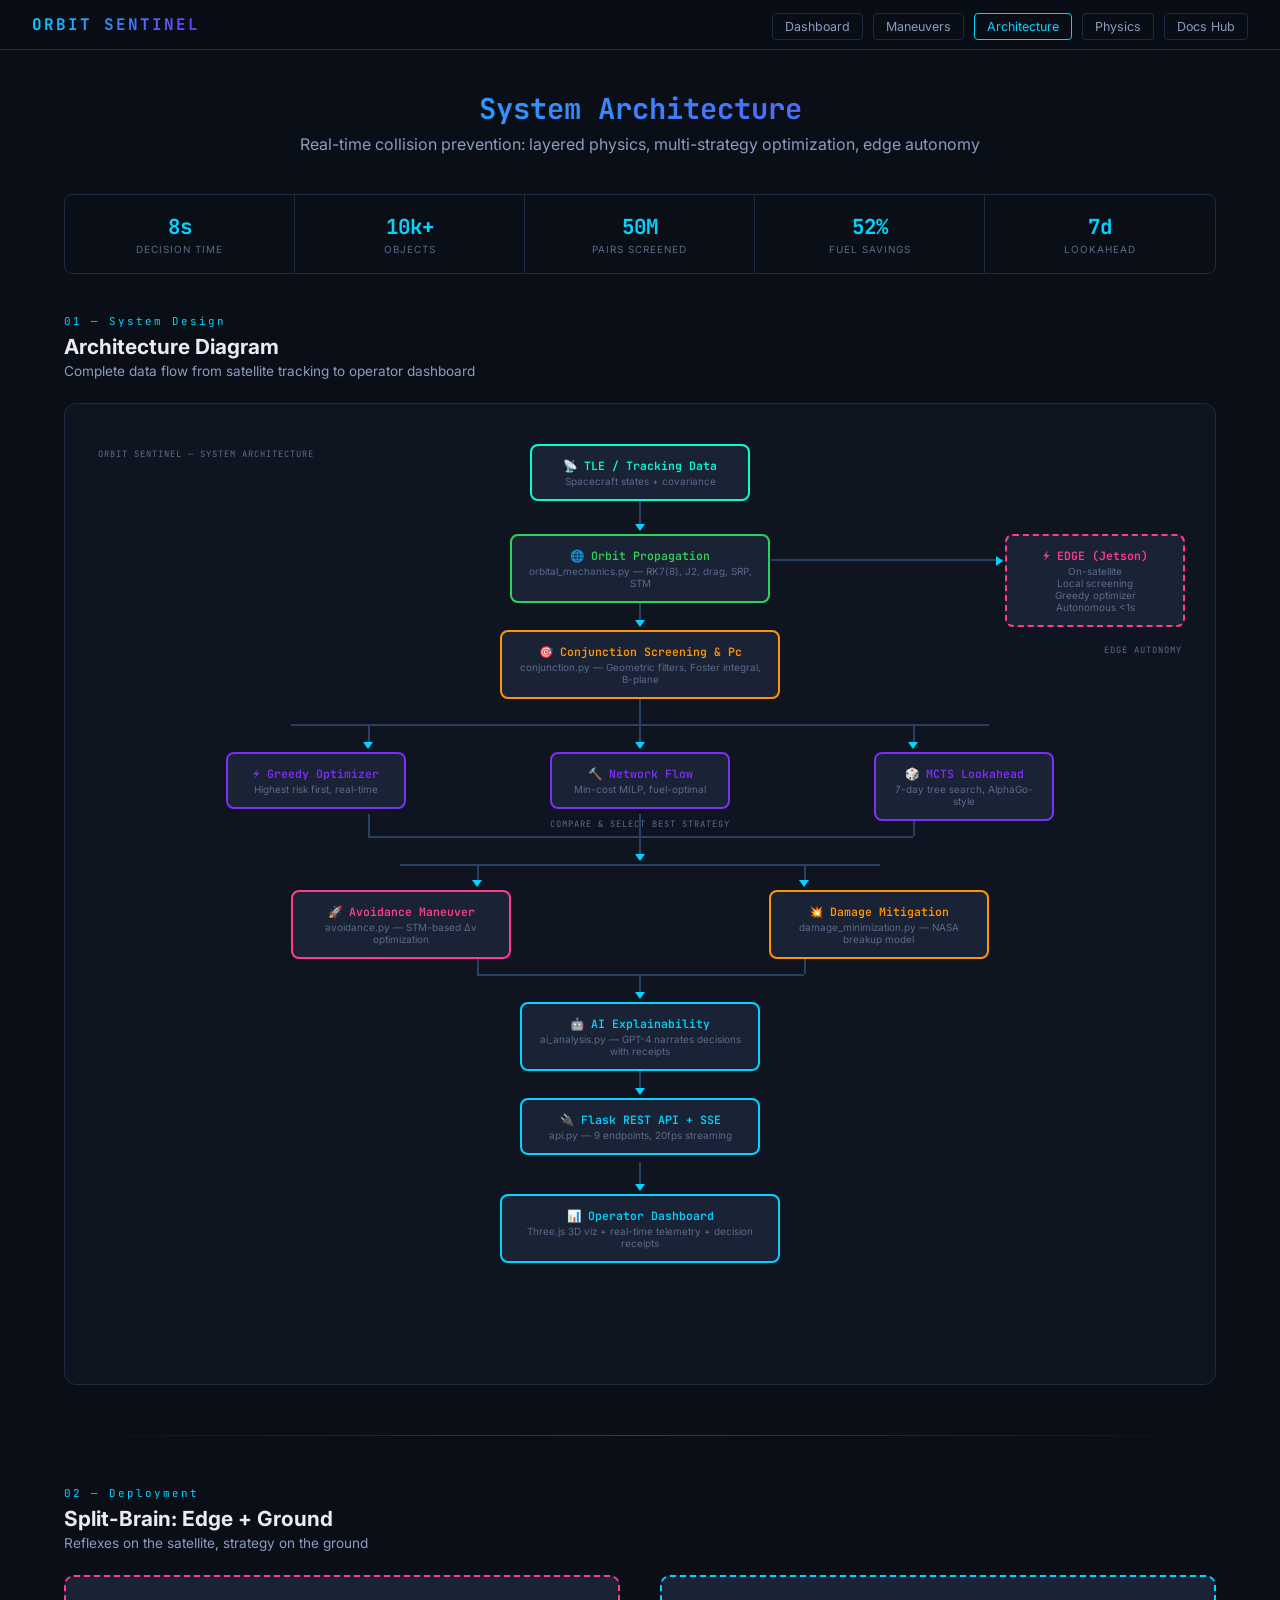
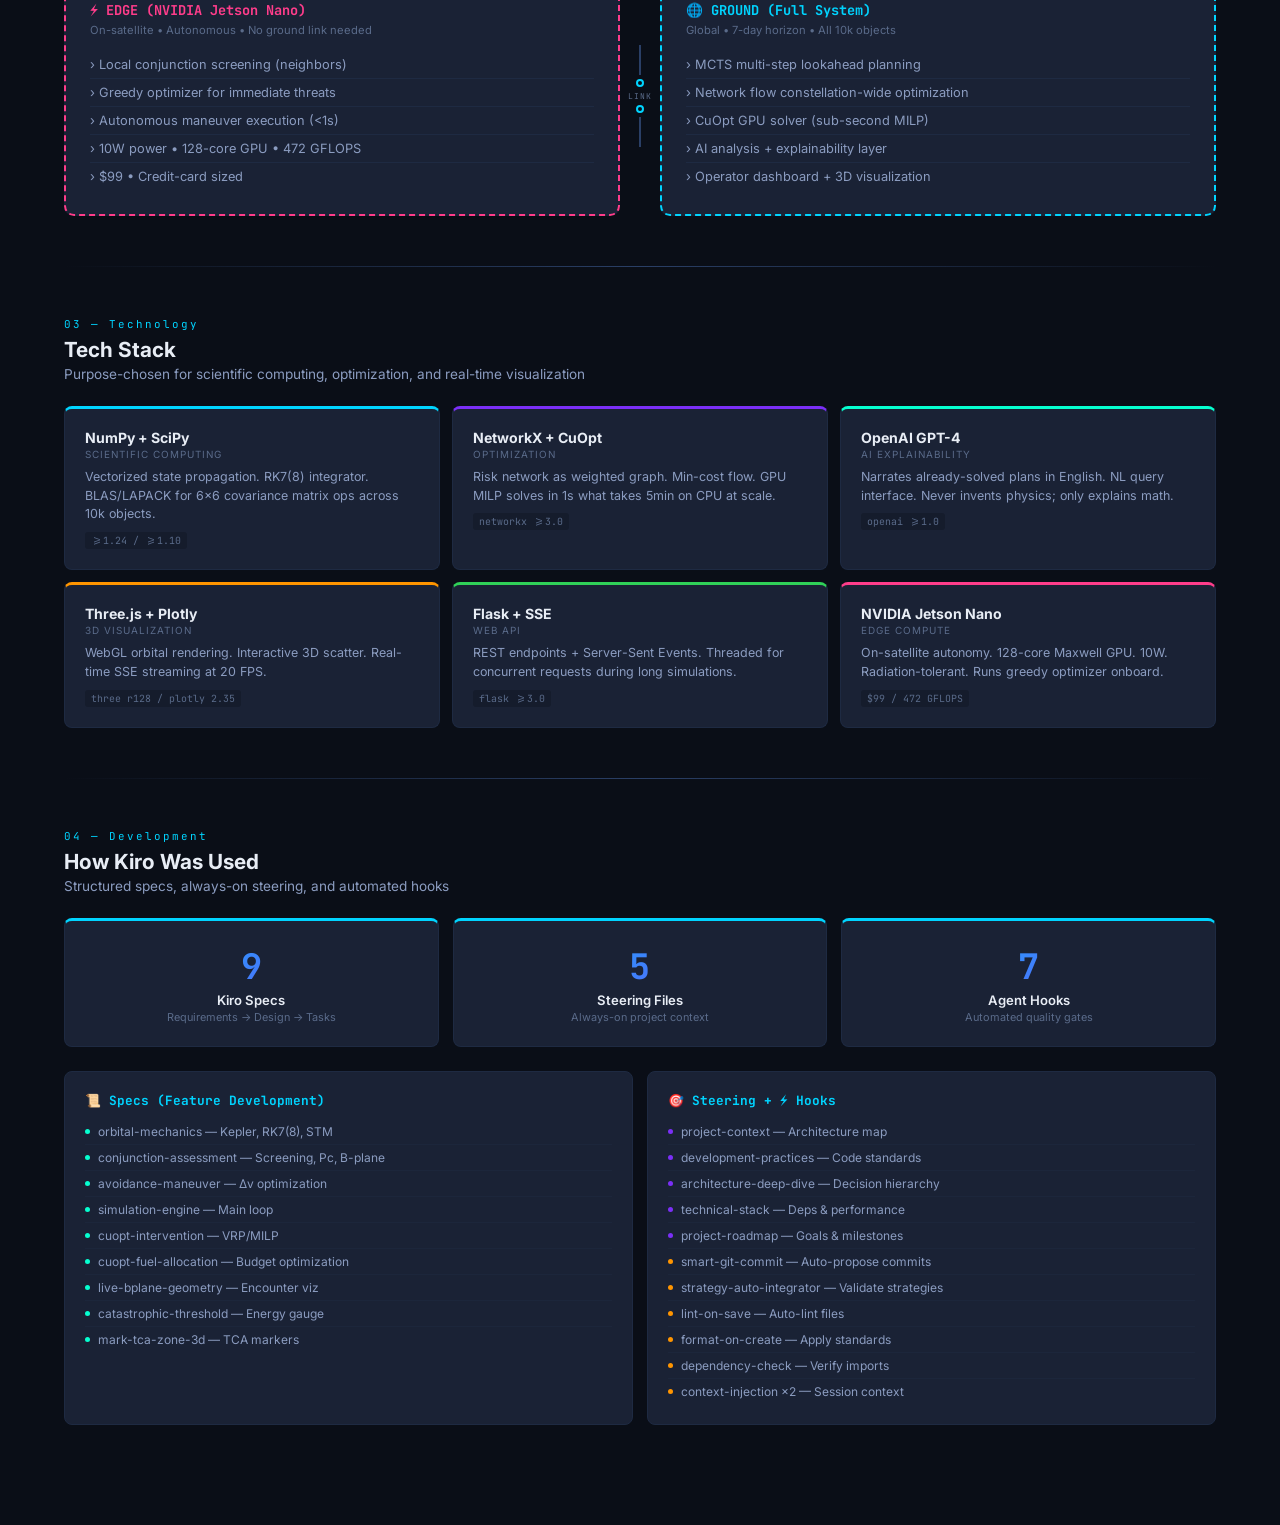
==== commit e5c14d01: "doc fix" ====
--- a/dashboard/architecture.html
+++ b/dashboard/architecture.html
@@ -250,6 +250,7 @@
         <a href="/maneuver-viz.html">Maneuvers</a>
         <a href="/architecture.html" class="on">Architecture</a>
         <a href="/docs.html">Physics</a>
+        <a href="/docs">Docs Hub</a>
     </div>
 </nav>
 
